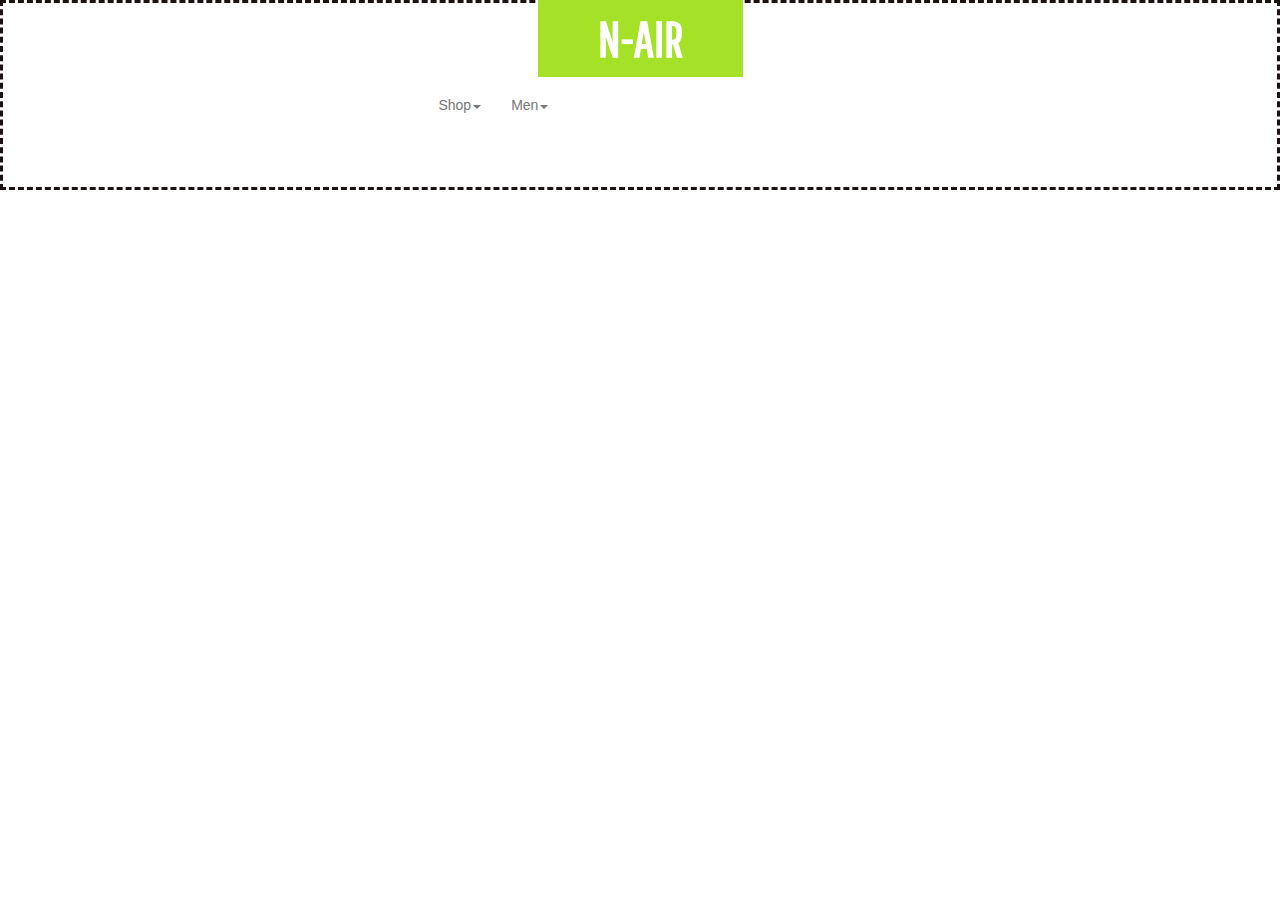
==== index.html @ e439f9d7 "Add nav-bar" ====
<!DOCTYPE html>
<html>
<head>

    <meta charset="utf-8">
    <meta http-equiv="X-UA-Compatible" content="IE=edge">
    <meta name="viewport" content="width=device-width, initial-scale=1.0">
    <title>Rails Online Shop</title>
  <!-- Insert link to styles.css here -->

  <!--fonts-->
  <link href='//fonts.googleapis.com/css?family=Fredoka+One' rel='stylesheet' type='text/css'>

  <!--fonts-->
  <!--bootstrap-->
       <link href="css/bootstrap.min.css" rel="stylesheet" type="text/css">
      <!--coustom css-->
      <link href="css/style.css" rel="stylesheet" type="text/css"/>
  <!--shop-kart-js-->
  <script src="js/simpleCart.min.js"></script>
  <!--default-js-->
      <script src="js/jquery-2.1.4.min.js"></script>
  <!--bootstrap-js-->
      <script src="js/bootstrap.min.js"></script>
  <!--script-->
</head>

<body>

    <!-- HEADER TOP END-->
  <div class="header">
      <div class="container">

          <div class="header-top">
              <div class="logo">
                  <a href="index.html">N-AIR</a>
              </div>
          </div>
      </div>
  </div>
    <!-- HEADER TOP END-->

    <!-- TOP NAV BAR START -->
    <div class="header-bottom">
        <div class="content white">

            <nav class="navbar navbar-default nav-menu" role="navigation">
                <div class="navbar-header">
                    <button type="button" class="navbar-toggle" data-toggle="collapse" data-target="#bs-example-navbar-collapse-1">
                        <span class="sr-only">Toggle navigation</span>
                        <span class="icon-bar"></span>
                        <span class="icon-bar"></span>
                        <span class="icon-bar"></span>
                    </button>
                </div>

                <div class="clearfix"></div>
                <!--/.navbar-header-->

                <div class="collapse navbar-collapse collapse-pdng" id="bs-example-navbar-collapse-1">

                    <!-- SHOP DROPDOWN START -->
                    <ul class="nav navbar-nav nav-font">
                        <li class="dropdown">
                            <a href="#" class="dropdown-toggle" data-toggle="dropdown">Shop<b class="caret"></b></a>
                            <ul class="dropdown-menu">
                                <li><a href="products.html">Shoes</a></li>
                                <li><a href="products.html">Tees</a></li>
                                <li><a href="products.html">Tops</a></li>
                                <li class="divider"></li>
                                <li><a href="products.html">Tracks</a></li>
                                <li class="divider"></li>
                                <li><a href="products.html">Gear</a></li>
                            </ul>
                        </li>
                        <!-- SHOP DROPDOWN END -->

                        <!-- MEN DROPDOWN START -->
                        <li class="dropdown">
                            <a href="#" class="dropdown-toggle" data-toggle="dropdown">Men<b class="caret"></b></a>
                            <ul class="dropdown-menu multi-column columns-3">
                                <div class="row">
                                    <div class="col-sm-4 menu-img-pad">
                                        <ul class="multi-column-dropdown">
                                            <li><a href="products.html">Joggers</a></li>
                                            <li><a href="products.html">Foot Ball</a></li>
                                            <li><a href="products.html">Cricket</a></li>
                                            <li class="divider"></li>
                                            <li><a href="products.html">Tennis</a></li>
                                            <li class="divider"></li>
                                            <li><a href="products.html">Casual</a></li>
                                        </ul>
                                    </div>

                                    <div class="col-sm-4 menu-img-pad">
                <a href="#"><img src="images/menu1.jpg" alt="/" class="img-rsponsive men-img-wid" /></a>
                                    </div>
                                    <div class="col-sm-4 menu-img-pad">
                <a href="#"><img src="images/menu2.jpg" alt="/" class="img-rsponsive men-img-wid" /></a>
                                    </div>
                                </div>
                            </ul>
                        </li>
                        <!-- MEN DROPDOWN END -->
                    </ul>
                </div>
            </nav>
        </div>

    </div>
    <!-- TOP NAV BAR END -->

  <main class="main" hidden>
    <!-- Insert forecast-card.html here -->
  </main>

  <div class="dialog-container">
    <!-- Insert add-new-city-dialog.html here -->
  </div>

  <div class="loader">
    <svg viewBox="0 0 32 32" width="32" height="32">
      <circle id="spinner" cx="16" cy="16" r="14" fill="none"></circle>
    </svg>
  </div>

  <!-- Insert link to app.js here -->
</body>
</html>
---- css/style.css ----
/*
Author: Abid Ramay
Author URL: http://Abid Ramays.com
License: Creative Commons Attribution 3.0 Unported
License URL: http://creativecommons.org/licenses/by/3.0/
*/


body {
	border-color: #1d1212;
    border-style: dashed;
}
h4, h5, h6,
h1, h2, h3 {margin: 0;}
ul, ol, li{margin: 0; padding: 0;}
p {margin: 0;padding: 0;}
body{
	margin:0;
	padding:0;
}
/*--fonts--*/
@font-face{
	font-family: 'Didact Gothic';
	src:url(../fonts/Didact_Gothic/DidactGothic.ttf) format('truetype');
}
@font-face{
	font-family: 'Pathway Gothic One';
	src:url(../fonts/Pathway_Gothic_One/PathwayGothicOne-Regular.ttf) format('truetype');
}

/*header-top START*/
.header-top{
    position: relative;
    padding: 0;
    text-align: center;
}
.login-bars{
    position: absolute;
    top: 0%;
    right: 0%;
}
.logo a,.logo a:hover {
    font-family: 'Pathway Gothic One';
    background-color: #A5E126;
    text-transform: uppercase;
    text-decoration: none;
    padding: 10px 60px;
    font-weight: bold;
    font-size: 50px;
    color: #fff;
}

.nav-menu{
    background: transparent;
    border-radius: 0;
    border: 0;
    margin-top: 6px;
}

.content h1 {
    font-weight: 400;
    text-transform: uppercase;
    margin: 0;
    color: #fff;
}
.content h2 {
    font-weight: 400;
    text-transform: uppercase;
    color: #333;
    margin: 0 0 20px;
}
.content p {
    font-size: 1em;
    font-weight: 300;
    line-height: 1.5em;
    margin: 0 0 20px;
}
.content p:last-child {
    margin: 0;
}
.content a.button {
    display: inline-block;
    padding: 10px 20px;
    background: #ff0;
    color: #000;
    text-decoration: none;
}
.content a.button:hover {
    background: #000;
    color: #ff0;
}
.content.title {
    position: relative;
    background: #333;
}
.content.title h1 span.demo {
    display: inline-block;
    font-size: .5em;
    padding: 10px;
    background: #fff;
    color: #333;
    vertical-align: top;
}
.content.title .back-to-article {
    position: absolute;
    bottom: -20px;
    left: 20px;
}
.content.title .back-to-article a {
    padding: 10px 20px;
    background: #f60;
    color: #fff;
    text-decoration: none;
}
.content.title .back-to-article a:hover {
    background: #f90;
}
.content.title .back-to-article a i {
    margin-left: 5px;
}
.content.black p {
    color: #999;
}
.content.black p a {
    color: #08c;
}

.dropdown-menu {
    min-width: 200px;
}
.dropdown-menu.columns-2 {
    min-width: 400px;
}
.dropdown-menu.columns-3 {
    min-width: 600px;
}
.dropdown-menu li a {
    padding: 5px 15px;
    font-weight: 300;
}
.multi-column-dropdown {
    list-style: none;
}
.multi-column-dropdown li a {
    display: block;
    clear: both;
    line-height: 1.428571429;
    color: #333;
    white-space: normal;
}
.multi-column-dropdown li a:hover {
    text-decoration: none;
    color: #262626;
    background-color: #f5f5f5;
}
.collapse-pdng {
    padding: 0px 0px;
    margin: 0 auto;
    width: 34%;
}
/*header-top END*/
/*

a.log-bar {
    background-color: #100B0B;
    color: #aaa;
    border-radius: 0;
    border: 0;
    padding: 4px 12px;
    font-family: 'Pathway Gothic One';
    font-weight: 400;
    font-size: 16px;
    text-transform: capitalize;
}
a.log-bar:hover,a.log-bar:focus{
    background: #909090;
    color: #fff;
    transition: 0.5s all;
}
*{
    margin: 0;
    padding: 0;
    font-family: 'Didact Gothic';
    font-weight: 400;
}*/
/*
.nav-menu{
    background: transparent;
    border-radius: 0;
    border: 0;
    margin-top: 6px;
}
.content h1 {
    font-weight: 400;
    text-transform: uppercase;
    margin: 0;
    color: #fff;
}
.content h2 {
    font-weight: 400;
    text-transform: uppercase;
    color: #333;
    margin: 0 0 20px;
}
.content p {
    font-size: 1em;
    font-weight: 300;
    line-height: 1.5em;
    margin: 0 0 20px;
}
.content p:last-child {
    margin: 0;
}
.content a.button {
    display: inline-block;
    padding: 10px 20px;
    background: #ff0;
    color: #000;
    text-decoration: none;
}
.content a.button:hover {
    background: #000;
    color: #ff0;
}
.content.title {
    position: relative;
    background: #333;
}
.content.title h1 span.demo {
    display: inline-block;
    font-size: .5em;
    padding: 10px;
    background: #fff;
    color: #333;
    vertical-align: top;
}
.content.title .back-to-article {
    position: absolute;
    bottom: -20px;
    left: 20px;
}
.content.title .back-to-article a {
    padding: 10px 20px;
    background: #f60;
    color: #fff;
    text-decoration: none;
}
.content.title .back-to-article a:hover {
    background: #f90;
}
.content.title .back-to-article a i {
    margin-left: 5px;
}
.content.black p {
    color: #999;
}
.content.black p a {
    color: #08c;
}
.dropdown-menu {
    min-width: 200px;
}
.dropdown-menu.columns-2 {
    min-width: 400px;
}
.dropdown-menu.columns-3 {
    min-width: 600px;
}
.dropdown-menu li a {
    padding: 5px 15px;
    font-weight: 300;
}
.multi-column-dropdown {
    list-style: none;
}
.multi-column-dropdown li a {
    display: block;
    clear: both;
    line-height: 1.428571429;
    color: #333;
    white-space: normal;
}
.multi-column-dropdown li a:hover {
    text-decoration: none;
    color: #262626;
    background-color: #f5f5f5;
}
.collapse-pdng {
    padding: 0px 0px;
    margin: 0 auto;
    width: 34%;
}
ul.nav-font>li>a{
    font-size: 17px;
    color: #100b0b !important;
    font-family: 'Didact Gothic';
    font-weight: 400;
}
ul.nav-font>li>a:hover{
    color: #aaa !important;
    transition: 0.5s all;
}
.navbar-default .navbar-nav>.open>a,.navbar-default .navbar-nav>.open>a:focus{
    color: #aaa !important;
    background-color: transparent ;
}
.men-img-wid {
    width: 100%;
}
.menu-img-pad {
    padding: 0;
    width: 30.33333%;
    margin: 0px 7px;
}
.menu-img-pad:nth-child(2) {
    margin: 0px;
    padding: 20px 0px;
}
.menu-img-pad:nth-child(3) {
    padding: 20px 0px;
}
.dropdown-menu {
    padding: 10px !important;
}
.airmax-shoe {
    margin: 50px 0px 0px;
}
a.left.carousel-control,a.right.carousel-control {
    background: none;
    width: 0;
}
.car-re-posn {
    bottom: 35%;
    padding: 0%;
    margin: 0%;
    z-index: 99;
    left: 55%;
    right: 0%;
}
.car-re-posn h3{
    font-weight: 400;
    font-size: 75px;
    text-transform: capitalize;
    color: #100b0b;
    font-family: 'Fredoka One', cursive;
    text-shadow: none;
}
.car-re-posn h4{
    font-family: 'Pathway Gothic One' !important;
    font-weight: 400;
    font-size: 45px;
    color: #b8b8b8;
    text-transform: capitalize;
    margin: 15px 0px;
    text-shadow: none;
}
.car-icn {
    color: #B5B2B2;
}
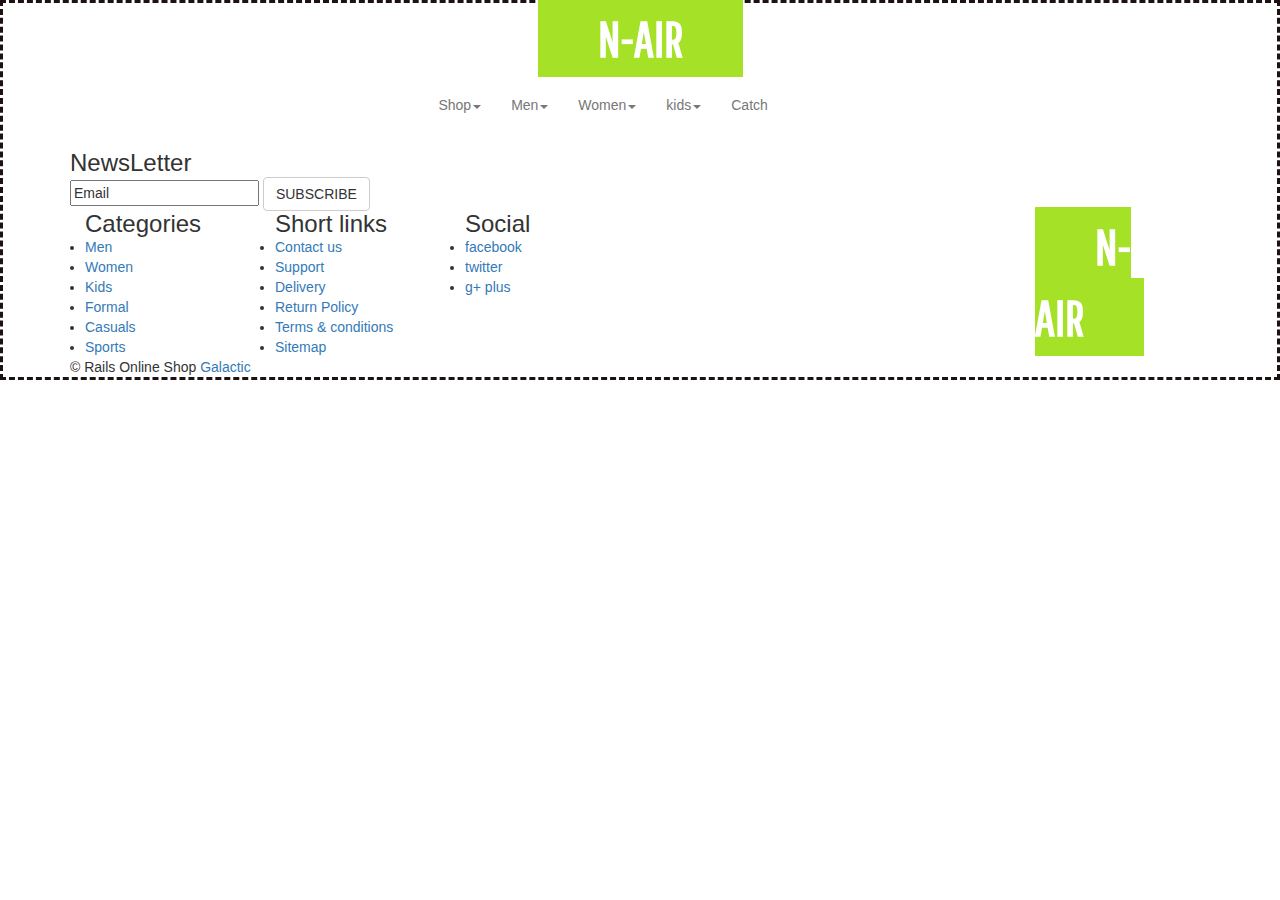
==== commit 013fd064: "Add newsletter and footer html element" ====
--- a/index.html
+++ b/index.html
@@ -102,27 +102,118 @@
                             </ul>
                         </li>
                         <!-- MEN DROPDOWN END -->
+
+                        <!-- WOMEN DROPDOWN START-->
+                        <li class="dropdown">
+                            <a href="#" class="dropdown-toggle" data-toggle="dropdown">Women<b class="caret"></b></a>
+                            <ul class="dropdown-menu multi-column columns-2">
+                                <div class="row">
+                                    <div class="col-sm-6">
+                                        <ul class="multi-column-dropdown">
+                                            <li><a href="products.html">Tops</a></li>
+                                            <li><a href="products.html">Bottoms</a></li>
+                                            <li><a href="products.html">Yoga Pants</a></li>
+                                            <li class="divider"></li>
+                                            <li><a href="products.html">Sports</a></li>
+                                            <li class="divider"></li>
+                                            <li><a href="products.html">Gym</a></li>
+                                        </ul>
+                                    </div>
+                                    <div class="col-sm-6">
+                <a href="#"><img src="images/menu3.jpg" alt="/" class="img-rsponsive men-img-wid" /></a>
+                                    </div>
+                                </div>
+                            </ul>
+                        </li>
+                        <!-- WOMEN DROPDOWN END -->
+                        <!-- KIDS DROPDOWN START -->
+                        <li class="dropdown">
+                            <a href="#" class="dropdown-toggle" data-toggle="dropdown">kids<b class="caret"></b></a>
+                            <ul class="dropdown-menu">
+                                <li><a href="products.html">Tees</a></li>
+                                <li><a href="products.html">Shorts</a></li>
+                                <li><a href="products.html">Gear</a></li>
+                                <li class="divider"></li>
+                                <li><a href="products.html">Watches</a></li>
+                                <li class="divider"></li>
+                                <li><a href="products.html">Shoes</a></li>
+                            </ul>
+                        </li>
+                        <!-- KIDS DROPDOWN END -->
+                        <li><a href="contact.html">Catch</a></li>
+                        <div class="clearfix"></div>
                     </ul>
+                    <div class="clearfix"></div>
                 </div>
+                <div class="clearfix"></div>
             </nav>
         </div>
 
     </div>
     <!-- TOP NAV BAR END -->
 
-  <main class="main" hidden>
-    <!-- Insert forecast-card.html here -->
-  </main>
-
-  <div class="dialog-container">
-    <!-- Insert add-new-city-dialog.html here -->
-  </div>
-
-  <div class="loader">
-    <svg viewBox="0 0 32 32" width="32" height="32">
-      <circle id="spinner" cx="16" cy="16" r="14" fill="none"></circle>
-    </svg>
-  </div>
+    <!-- NEWSLETTER START -->
+    <div class="sub-news">
+        <div class="container">
+            <form>
+                <h3>NewsLetter</h3>
+            <input type="text" class="sub-email" value="Email" onfocus="this.value = '';" onblur="if (this.value == '') {this.value = 'Email';}">
+            <a class="btn btn-default subs-btn" href="#" role="button">SUBSCRIBE</a>
+            </form>
+        </div>
+    </div>
+    <!-- NEWSLETTER END -->
+
+    <!-- FOOTER START -->
+    <div class="footer-grid">
+        <div class="container">
+            <div class="col-md-2 re-ft-grd">
+                <h3>Categories</h3>
+                <ul class="categories">
+                    <li><a href="#">Men</a></li>
+                    <li><a href="#">Women</a></li>
+                    <li><a href="#">Kids</a></li>
+                    <li><a href="#">Formal</a></li>
+                    <li><a href="#">Casuals</a></li>
+                    <li><a href="#">Sports</a></li>
+                </ul>
+            </div>
+            <div class="col-md-2 re-ft-grd">
+                <h3>Short links</h3>
+                <ul class="shot-links">
+                    <li><a href="#">Contact us</a></li>
+                    <li><a href="#">Support</a></li>
+                    <li><a href="#">Delivery</a></li>
+                    <li><a href="#">Return Policy</a></li>
+                    <li><a href="#">Terms & conditions</a></li>
+                    <li><a href="contact.html">Sitemap</a></li>
+                </ul>
+            </div>
+            <div class="col-md-6 re-ft-grd">
+                <h3>Social</h3>
+                <ul class="social">
+                    <li><a href="#" class="fb">facebook</a></li>
+                    <li><a href="#" class="twt">twitter</a></li>
+                    <li><a href="#" class="gpls">g+ plus</a></li>
+                    <div class="clearfix"></div>
+                </ul>
+            </div>
+            <div class="col-md-2 re-ft-grd">
+                <div class="bt-logo">
+                    <div class="logo">
+                        <a href="index.html" class="ft-log">N-AIR</a>
+                    </div>
+                </div>
+            </div>
+    <div class="clearfix"></div>
+        </div>
+        <div class="copy-rt">
+            <div class="container">
+        <p>&copy;   Rails Online Shop <a href="Abid Ramay">Galactic</a></p>
+            </div>
+        </div>
+    </div>
+    <!-- FOOTER END -->
 
   <!-- Insert link to app.js here -->
 </body>
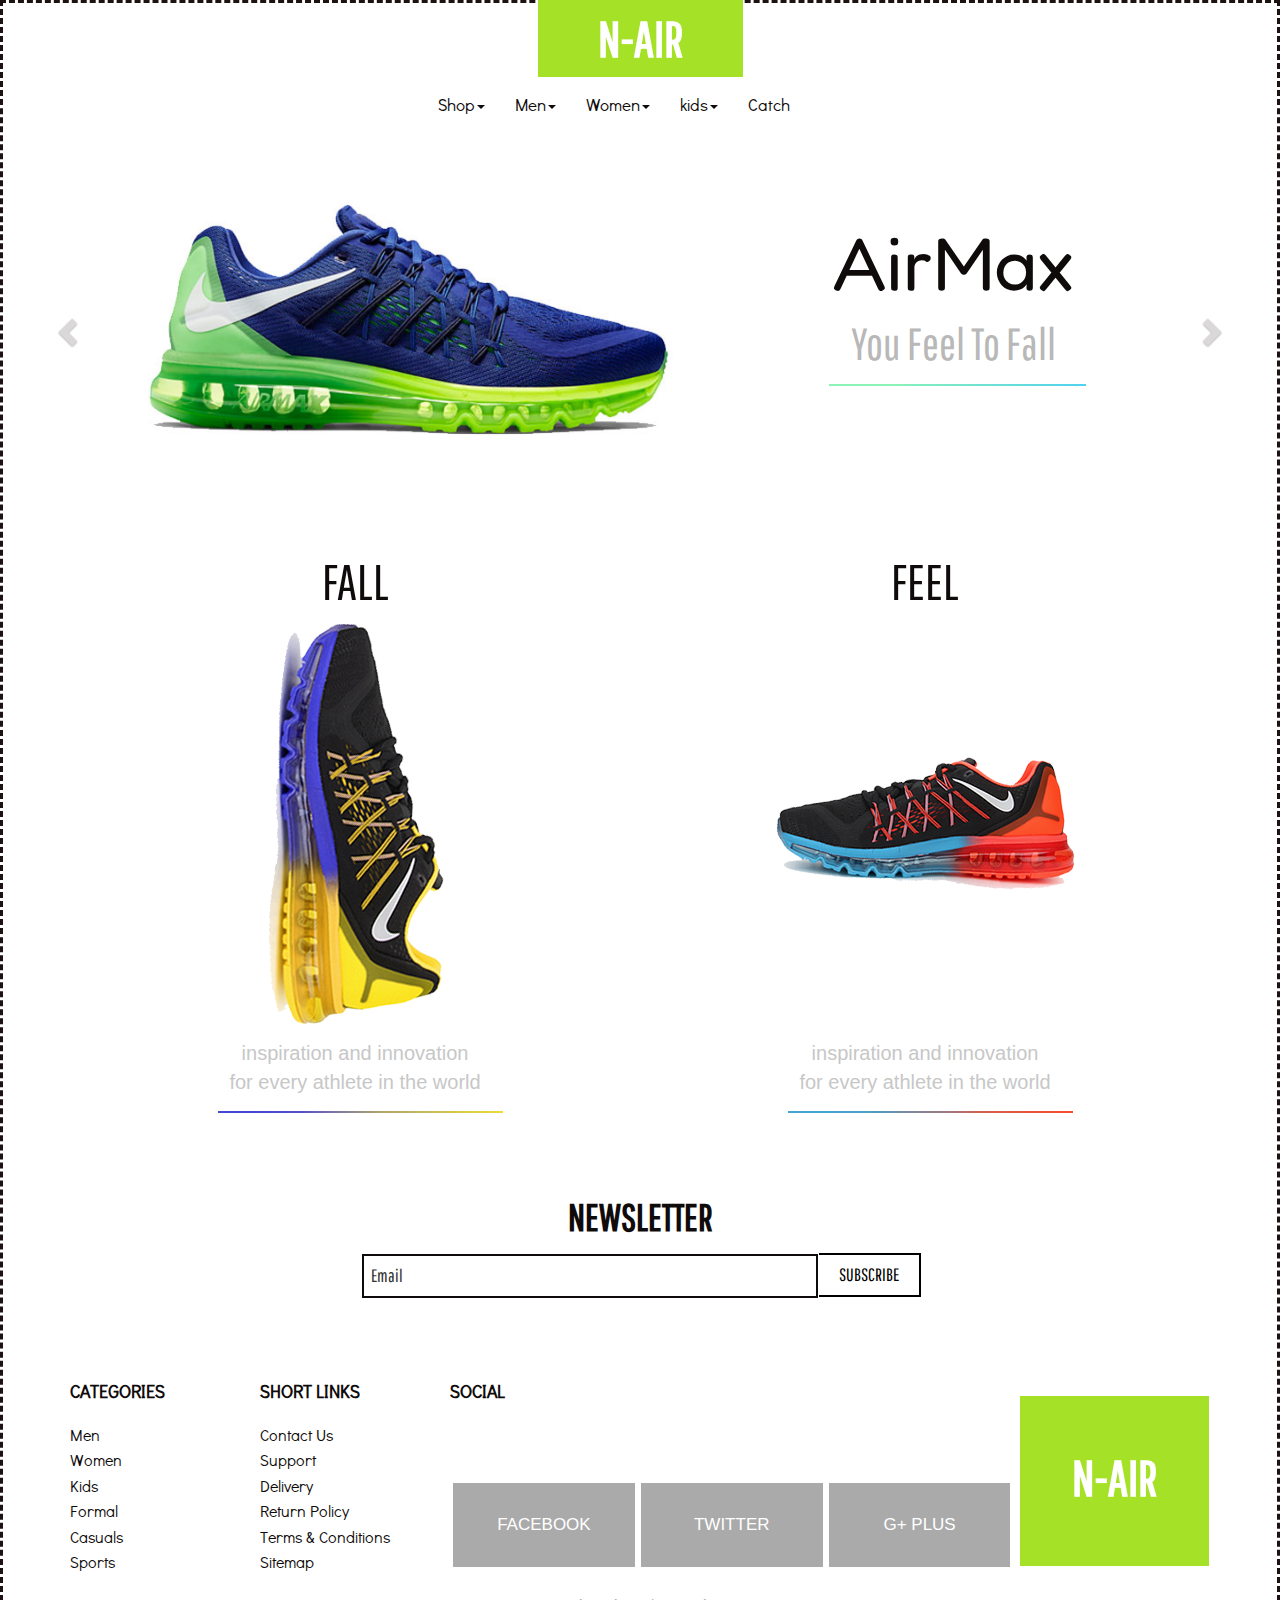
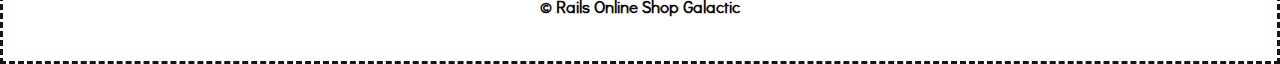
==== commit b829c85a: "Add html for main content" ====
--- a/index.html
+++ b/index.html
@@ -152,6 +152,87 @@
     </div>
     <!-- TOP NAV BAR END -->
 
+    <!-- JUMBOTRON CAROUSEL START -->
+    <div class="header-end">
+        <div class="container">
+            <div id="myCarousel" class="carousel slide" data-ride="carousel">
+                <!-- Indicators -->
+                <ol class="carousel-indicators">
+                  <li data-target="#myCarousel" data-slide-to="0" class="active"></li>
+                  <li data-target="#myCarousel" data-slide-to="1"></li>
+                  <li data-target="#myCarousel" data-slide-to="2"></li>
+                </ol>
+
+                <!-- Wrapper for slides start-->
+                <div class="carousel-inner" role="listbox">
+                  <div class="item active">
+                      <img src="./images/shoe3.jpg" alt="...">
+                      <div class="carousel-caption car-re-posn">
+                          <h3>AirMax</h3>
+                          <h4>You feel to fall</h4>
+                          <span class="color-bar"></span>
+                      </div>
+                  </div>
+                  <div class="item">
+                    <img src="./images/shoe1.jpg" alt="...">
+                      <div class="carousel-caption car-re-posn">
+                          <h3>AirMax</h3>
+                          <h4>You feel to fall</h4>
+                          <span class="color-bar"></span>
+                      </div>
+                  </div>
+                  <div class="item">
+                    <img src="./images/shoe2.jpg" alt="...">
+                      <div class="carousel-caption car-re-posn">
+                          <h3>AirMax</h3>
+                          <h4>You feel to fall</h4>
+                          <span class="color-bar"></span>
+                      </div>
+                  </div>
+                </div>
+                <!-- Wrapper for slides end-->
+
+                <!-- Carousel Controls Start -->
+                <a class="left carousel-control" href="#myCarousel" role="button" data-slide="prev">
+                  <span class="glyphicon glyphicon-chevron-left car-icn" aria-hidden="true"></span>
+                  <span class="sr-only">Previous</span>
+                </a>
+                <a class="right carousel-control" href="#myCarousel" role="button" data-slide="next">
+                  <span class="glyphicon glyphicon-chevron-right car-icn" aria-hidden="true"></span>
+                  <span class="sr-only">Next</span>
+                </a>
+                <!-- Carousel Controls End -->
+            </div>
+            <div class="clearfix"></div>
+        </div>
+    </div>
+    <!-- JUMBOTRON CAROUSEL END -->
+
+    <!-- MAIN CONTENT START -->
+    <div class="feel-fall">
+        <div class="container">
+            <div class="pull-left fal-box">
+                <div class="fall-left">
+                    <h3>Fall</h3>
+                    <img src="images/f-l.png" alt="/" class="img-responsive fl-img-wid">
+                    <p>Inspiration and innovation<br> for every athlete in the world</p>
+                    <span class="fel-fal-bar"></span>
+                </div>
+            </div>
+
+            <div class="pull-right fel-box">
+                <div class="feel-right">
+                    <h3>Feel</h3>
+                    <img src="images/f-r.png" alt="/" class="img-responsive fl-img-wid">
+                    <p>Inspiration and innovation<br> for every athlete in the world</p>
+                    <span class="fel-fal-bar2"></span>
+                </div>
+            </div>
+        <div class="clearfix"></div>
+        </div>
+    </div>
+    <!-- MAIN CONTENT END -->
+
     <!-- NEWSLETTER START -->
     <div class="sub-news">
         <div class="container">
--- a/css/style.css
+++ b/css/style.css
@@ -158,6 +158,300 @@
     margin: 0 auto;
     width: 34%;
 }
+ul.nav-font>li>a{
+    font-size: 17px;
+    color: #100b0b !important;
+    font-family: 'Didact Gothic';
+    font-weight: 400;
+}
+ul.nav-font>li>a:hover{
+    color: #aaa !important;
+    transition: 0.5s all;
+}
+.navbar-default .navbar-nav>.open>a,.navbar-default .navbar-nav>.open>a:focus{
+    color: #aaa !important;
+    background-color: transparent ;
+}
+.men-img-wid {
+    width: 100%;
+}
+.menu-img-pad {
+    padding: 0;
+    width: 30.33333%;
+    margin: 0px 7px;
+}
+.menu-img-pad:nth-child(2) {
+    margin: 0px;
+    padding: 20px 0px;
+}
+.menu-img-pad:nth-child(3) {
+    padding: 20px 0px;
+}
+.dropdown-menu {
+    padding: 10px !important;
+}
+.airmax-shoe {
+    margin: 50px 0px 0px;
+}
+
+
+/*JUMBOTRON CAROUSEL START*/
+a.left.carousel-control,a.right.carousel-control {
+    background: none;
+    width: 0;
+}
+.car-re-posn {
+    bottom: 35%;
+    padding: 0%;
+    margin: 0%;
+    z-index: 99;
+    left: 55%;
+    right: 0%;
+}
+.car-re-posn h3{
+    font-weight: 400;
+    font-size: 75px;
+    text-transform: capitalize;
+    color: #100b0b;
+    font-family: 'Fredoka One', cursive;
+    text-shadow: none;
+}
+.car-re-posn h4{
+    font-family: 'Pathway Gothic One' !important;
+    font-weight: 400;
+    font-size: 45px;
+    color: #b8b8b8;
+    text-transform: capitalize;
+    margin: 15px 0px;
+    text-shadow: none;
+}
+.car-icn {
+    color: #B5B2B2;
+}
+span.color-bar{
+    background: #8cf2b5; Old browsers
+    background: -moz-linear-gradient(left,  #8cf2b5 0%, #8cf2b5 26%, #80ecc0 35%, #80ecc0 35%, #69dfd8 68%, #50d2f0 99%); /* FF3.6+
+    background: -webkit-gradient(linear, left top, right top, color-stop(0%,#8cf2b5), color-stop(26%,#8cf2b5), color-stop(35%,#80ecc0), color-stop(35%,#80ecc0), color-stop(68%,#69dfd8), color-stop(99%,#50d2f0)); /* Chrome,Safari4+ */
+    background: -webkit-linear-gradient(left,  #8cf2b5 0%,#8cf2b5 26%,#80ecc0 35%,#80ecc0 35%,#69dfd8 68%,#50d2f0 99%); /* Chrome10+,Safari5.1+ */
+    background: -o-linear-gradient(left,  #8cf2b5 0%,#8cf2b5 26%,#80ecc0 35%,#80ecc0 35%,#69dfd8 68%,#50d2f0 99%); /* Opera 11.10+ */
+    background: -ms-linear-gradient(left,  #8cf2b5 0%,#8cf2b5 26%,#80ecc0 35%,#80ecc0 35%,#69dfd8 68%,#50d2f0 99%); /* IE10+ */
+    background: linear-gradient(to right,  #8cf2b5 0%,#8cf2b5 26%,#80ecc0 35%,#80ecc0 35%,#69dfd8 68%,#50d2f0 99%); /* W3C */
+    filter: progid:DXImageTransform.Microsoft.gradient( startColorstr='#8cf2b5', endColorstr='#50d2f0',GradientType=1 ); /* IE6-9 */
+    display: block;
+    width: 50%;
+    height: 2px;
+    z-index: 999;
+    margin-left: 132px;
+}
+/*JUMBOTRON CAROUSEL END*/
+
+/*MAIN CONTENT START*/
+.feel-fall {
+    padding: 3em 0;
+}
+.fall-left h3,.feel-right h3{
+    font-size: 50px;
+    font-family: 'Pathway Gothic One';
+    color: #100b0b;
+    text-transform: uppercase;
+    margin-bottom: 15px;
+}
+.fall-left p, .feel-right p {
+    margin: 15px 0px;
+    font-size: 20px;
+    color: #C7C7C7;
+    text-transform: lowercase;
+}
+.fl-img-wid {
+    margin: 0 auto;
+}
+
+span.fel-fal-bar{
+    background: #4745d3; /* Old browsers */
+    background: -moz-linear-gradient(left,  #4745d3 1%, #4745d3 12%, #5451c7 29%, #5451c7 29%, #b0a56e 57%, #c1b45e 68%, #ecdc34 100%); /* FF3.6+ */
+    background: -webkit-gradient(linear, left top, right top, color-stop(1%,#4745d3), color-stop(12%,#4745d3), color-stop(29%,#5451c7), color-stop(29%,#5451c7), color-stop(57%,#b0a56e), color-stop(68%,#c1b45e), color-stop(100%,#ecdc34)); /* Chrome,Safari4+ */
+    background: -webkit-linear-gradient(left,  #4745d3 1%,#4745d3 12%,#5451c7 29%,#5451c7 29%,#b0a56e 57%,#c1b45e 68%,#ecdc34 100%); /* Chrome10+,Safari5.1+ */
+    background: -o-linear-gradient(left,  #4745d3 1%,#4745d3 12%,#5451c7 29%,#5451c7 29%,#b0a56e 57%,#c1b45e 68%,#ecdc34 100%); /* Opera 11.10+ */
+    background: -ms-linear-gradient(left,  #4745d3 1%,#4745d3 12%,#5451c7 29%,#5451c7 29%,#b0a56e 57%,#c1b45e 68%,#ecdc34 100%); /* IE10+ */
+    background: linear-gradient(to right,  #4745d3 1%,#4745d3 12%,#5451c7 29%,#5451c7 29%,#b0a56e 57%,#c1b45e 68%,#ecdc34 100%); /* W3C */
+    filter: progid:DXImageTransform.Microsoft.gradient( startColorstr='#4745d3', endColorstr='#ecdc34',GradientType=1 ); /* IE6-9 */
+    display: block;
+    width: 50%;
+    height: 2px;
+    margin-left: 148px;
+}
+
+
+span.fel-fal-bar2{
+    background: #41a4d1; /* Old browsers */
+    background: -moz-linear-gradient(left,  #41a4d1 1%, #41a4d1 12%, #4d9ec6 29%, #7f8799 44%, #9f787c 57%, #d25f4e 68%, #fb4c29 100%); /* FF3.6+ */
+    background: -webkit-gradient(linear, left top, right top, color-stop(1%,#41a4d1), color-stop(12%,#41a4d1), color-stop(29%,#4d9ec6), color-stop(44%,#7f8799), color-stop(57%,#9f787c), color-stop(68%,#d25f4e), color-stop(100%,#fb4c29)); /* Chrome,Safari4+ */
+    background: -webkit-linear-gradient(left,  #41a4d1 1%,#41a4d1 12%,#4d9ec6 29%,#7f8799 44%,#9f787c 57%,#d25f4e 68%,#fb4c29 100%); /* Chrome10+,Safari5.1+ */
+    background: -o-linear-gradient(left,  #41a4d1 1%,#41a4d1 12%,#4d9ec6 29%,#7f8799 44%,#9f787c 57%,#d25f4e 68%,#fb4c29 100%); /* Opera 11.10+ */
+    background: -ms-linear-gradient(left,  #41a4d1 1%,#41a4d1 12%,#4d9ec6 29%,#7f8799 44%,#9f787c 57%,#d25f4e 68%,#fb4c29 100%); /* IE10+ */
+    background: linear-gradient(to right,  #41a4d1 1%,#41a4d1 12%,#4d9ec6 29%,#7f8799 44%,#9f787c 57%,#d25f4e 68%,#fb4c29 100%); /* W3C */
+    filter: progid:DXImageTransform.Microsoft.gradient( startColorstr='#41a4d1', endColorstr='#fb4c29',GradientType=1 ); /* IE6-9 */
+    display: block;
+    width: 50%;
+    height: 2px;
+    margin-left: 148px;
+}
+
+.fal-box,.fel-box {
+    width: 50%;
+}
+.fall-left,.feel-right {
+    text-align: center;
+}
+.styl-hdn {
+    width: 50%;
+}
+.styl-price {
+    width: 50%;
+}
+/*MAIN CONTENT END*/
+
+/*NEWSLETTER START*/
+.sub-news{
+    padding: 3em 0;
+    text-align: center;
+}
+.sub-news h3 {
+    margin-bottom: 15px;
+    font-family: 'Pathway Gothic One';
+    text-transform: uppercase;
+    font-weight: bold;
+    font-size: 38px;
+    color: #100b0b;
+}
+li.ad-2-crt a:nth-child(2) {
+    margin-top: 20px;
+}
+input.sub-email {
+    font-family: 'Pathway Gothic One';
+    padding: 7px;
+    width: 40%;
+    border: 2px solid #100b0b;
+    outline: none;
+    font-size: 18px;
+}
+a.subs-btn {
+    font-family: 'Pathway Gothic One';
+    border: none;
+    border-right: 2px solid #000;
+    border-bottom: 2px solid #000;
+    border-top: 2px solid #000;
+    background-color: #FFF;
+    border-radius: 0;
+    padding: 7px;
+    font-size: 18px;
+    width: 9%;
+    margin: -6px -3px 0px;
+    color: #000;
+    outline: none;
+}
+a.subs-btn:hover{
+    background: #A5E126;
+    transition: 0.5s all;
+    border: none;
+    border-right: 2px solid #A5E126;
+    border-bottom: 2px solid #A5E126;
+    border-top: 2px solid #A5E126;
+    color: #fff;
+}
+/*NEWSLETTER END*/
+
+/*FOOTER START*/
+.footer-grid ul{
+    list-style-type: none;
+}
+.footer-grid {
+    padding: 3em 0;
+}
+
+.re-ft-grd h3{
+    font-family: 'Didact Gothic';
+    font-weight: 700;
+    text-transform: uppercase;
+    font-size: 18px;
+    color: #100b0b;
+    margin-bottom: 20px;
+    text-shadow: none;
+}
+
+ul.categories li a,ul.shot-links li a{
+    font-family: 'Didact Gothic';
+    color: #100b0b;
+    font-size: 16px;
+    font-weight: 400;
+    text-transform: capitalize;
+    line-height: 1.6em;
+}
+
+ul.categories li a:hover,ul.shot-links li a:hover{
+    text-decoration: none;
+    color: #aaa;
+    transition: 0.5s all;
+}
+ul.social li{
+    display: inline;
+}
+.re-ft-grd{
+    padding: 0;
+}
+ul.social li a {
+    padding: 30px 0px;
+    width: 31.9%;
+    float: left;
+    background-color: #AAA;
+    color: #fff;
+    text-align: center;
+    margin: 61px 3px 0px;
+    font-size: 17px;
+    text-transform: uppercase;
+    font-weight: 400;
+}
+ul.social li a:hover{
+    text-decoration: none;
+    transition: 0.5s all;
+}
+ul.social li a.fb:hover {
+    background-color:#3b5998;
+}
+ul.social li a.twt:hover {
+    background-color: #55acee;
+}
+ul.social li a.gpls:hover {
+    background-color: #dd4b39;
+}
+.bt-logo {
+    padding-top: 60px;
+}
+a.ft-log, a.ft-log:hover {
+    padding: 52px 52PX 60PX;
+}
+.copy-rt {
+    text-align: center;
+    margin-top: 20px;
+}
+.copy-rt p {
+    font-family: 'Didact Gothic';
+    color: #100b0b;
+    font-weight: 700;
+    font-size: 17px;
+}
+.copy-rt p a{
+    text-decoration: none;
+    color: #100b0b;
+}
+.copy-rt p a:hover{
+    text-decoration: none;
+    color: #fa5400;
+}
+/*FOOTER END*/
+
+
+
 /*header-top END*/
 /*
 
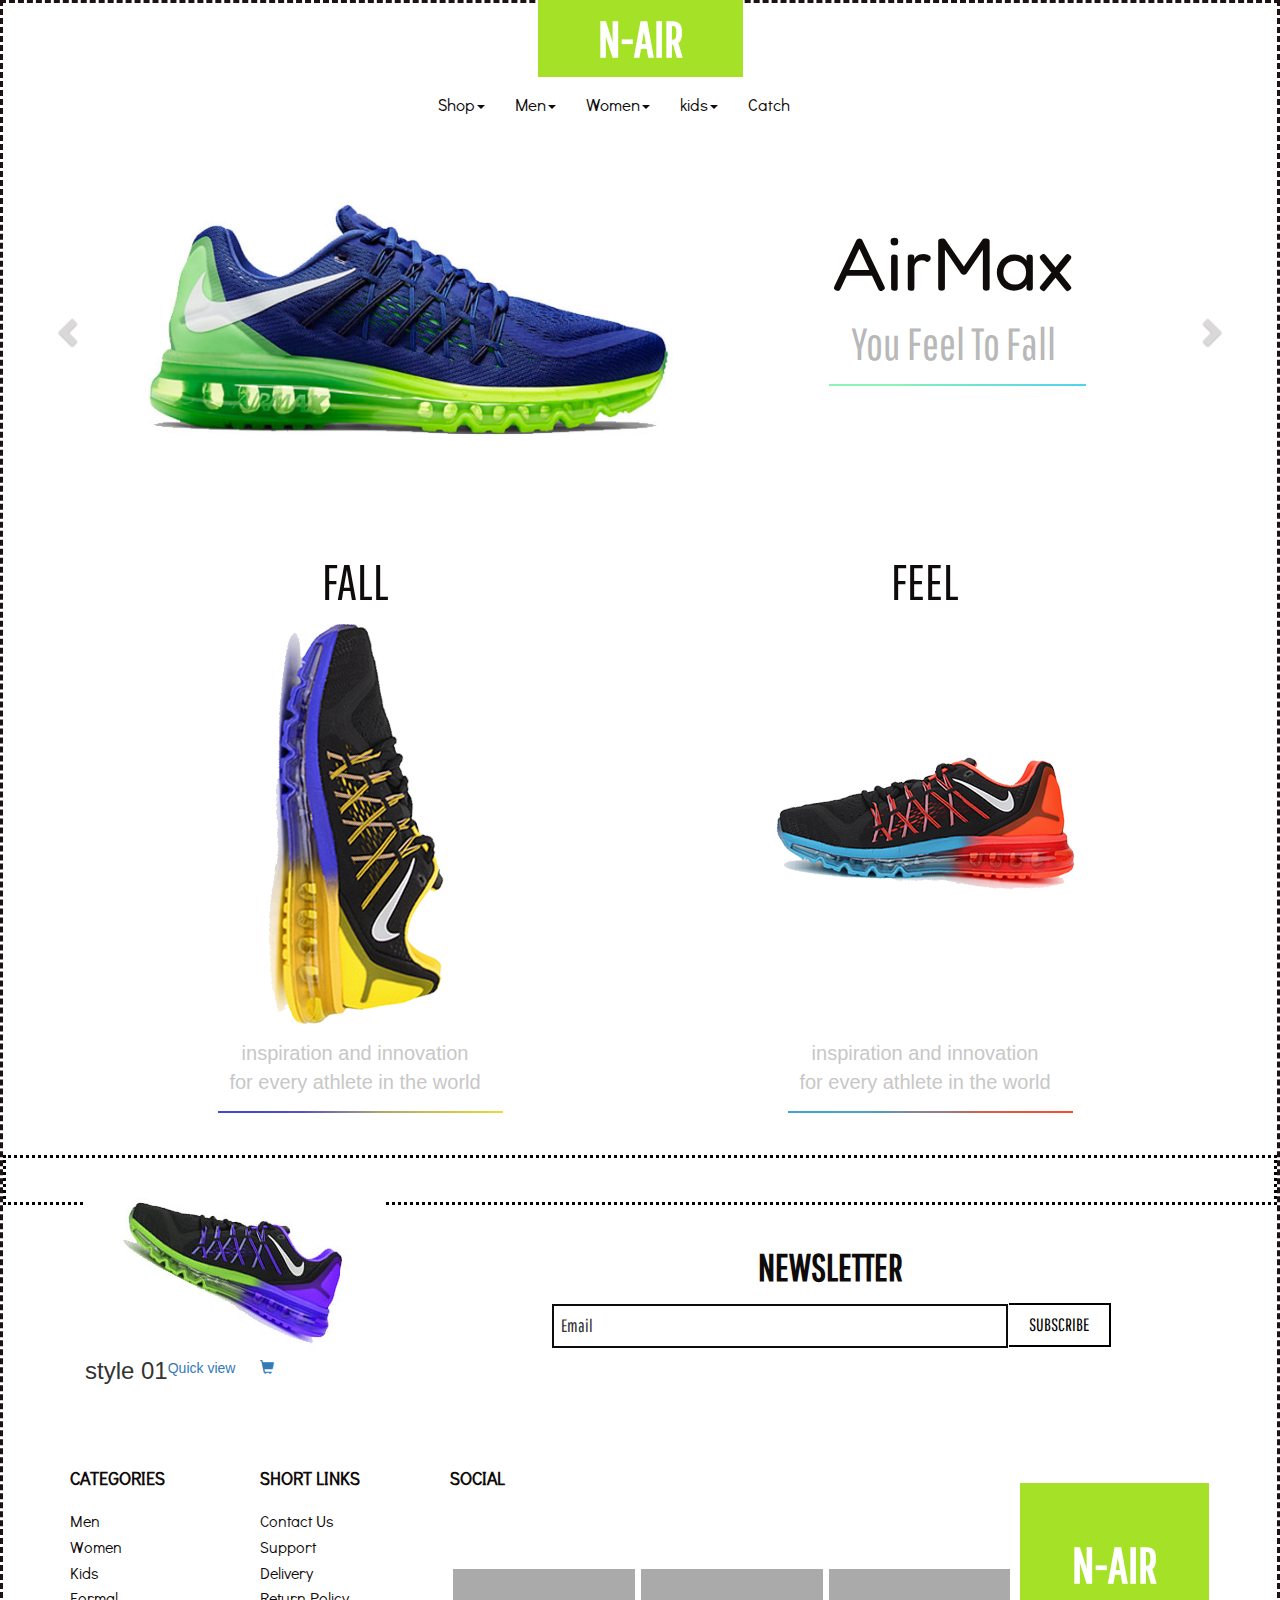
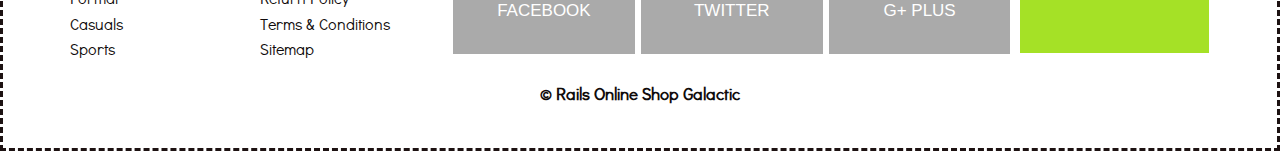
==== commit 1b16f83d: "Add html for product-item grid structure" ====
--- a/index.html
+++ b/index.html
@@ -233,6 +233,43 @@
     </div>
     <!-- MAIN CONTENT END -->
 
+    <!-- PRODUCT ITEMS START -->
+    <div class="shop-grid">
+        <div class="container">
+            <div class="col-md-4 grid-stn simpleCart_shelfItem">
+                <!-- NORMAL FLOW START -->
+                <div class="ih-item square effect3 bottom_to_top">
+                    <div class="bottom-2-top">
+                        <div class="img">
+                            <img src="images/grid4.jpg" alt="/" class="img-responsive" "gri-wid">
+                        </div>
+
+                        <div class="info">
+                            <div class="pull-left style-hdn">
+                                <h3>style 01</h3>
+                            </div>
+
+                            <div class="pull-right styl-price">
+                                <p>
+                                    <a href="#" class="item_add">
+                                        <span class="glyphicon glyphicon-shopping-cart grid-cart" aria-hidden="true">
+                                        </span>
+                                    </a>
+                                </p>
+                            </div>
+                        </div>
+                    </div>
+                </div>
+                <!-- NORMAL FLOW END -->
+                <div class="quick-view">
+                    <a href="single.html">Quick view</a>
+                </div>
+            </div>
+        </div>
+
+    </div>
+    <!-- PRODUCT ITEMS END-->
+
     <!-- NEWSLETTER START -->
     <div class="sub-news">
         <div class="container">
--- a/css/style.css
+++ b/css/style.css
@@ -303,13 +303,22 @@
 .fall-left,.feel-right {
     text-align: center;
 }
+/*MAIN CONTENT END*/
+
+/*PRODUCT ITEM START*/
+.shop-grid{
+	border-color: black;
+	border-style: dotted;
+	height: 50px;
+}
+/*PRODUCT ITEM END*/
+
 .styl-hdn {
-    width: 50%;
+	width: 50%;
 }
 .styl-price {
-    width: 50%;
-}
-/*MAIN CONTENT END*/
+	width: 50%;
+}
 
 /*NEWSLETTER START*/
 .sub-news{
@@ -449,205 +458,3 @@
     color: #fa5400;
 }
 /*FOOTER END*/
-
-
-
-/*header-top END*/
-/*
-
-a.log-bar {
-    background-color: #100B0B;
-    color: #aaa;
-    border-radius: 0;
-    border: 0;
-    padding: 4px 12px;
-    font-family: 'Pathway Gothic One';
-    font-weight: 400;
-    font-size: 16px;
-    text-transform: capitalize;
-}
-a.log-bar:hover,a.log-bar:focus{
-    background: #909090;
-    color: #fff;
-    transition: 0.5s all;
-}
-*{
-    margin: 0;
-    padding: 0;
-    font-family: 'Didact Gothic';
-    font-weight: 400;
-}*/
-/*
-.nav-menu{
-    background: transparent;
-    border-radius: 0;
-    border: 0;
-    margin-top: 6px;
-}
-.content h1 {
-    font-weight: 400;
-    text-transform: uppercase;
-    margin: 0;
-    color: #fff;
-}
-.content h2 {
-    font-weight: 400;
-    text-transform: uppercase;
-    color: #333;
-    margin: 0 0 20px;
-}
-.content p {
-    font-size: 1em;
-    font-weight: 300;
-    line-height: 1.5em;
-    margin: 0 0 20px;
-}
-.content p:last-child {
-    margin: 0;
-}
-.content a.button {
-    display: inline-block;
-    padding: 10px 20px;
-    background: #ff0;
-    color: #000;
-    text-decoration: none;
-}
-.content a.button:hover {
-    background: #000;
-    color: #ff0;
-}
-.content.title {
-    position: relative;
-    background: #333;
-}
-.content.title h1 span.demo {
-    display: inline-block;
-    font-size: .5em;
-    padding: 10px;
-    background: #fff;
-    color: #333;
-    vertical-align: top;
-}
-.content.title .back-to-article {
-    position: absolute;
-    bottom: -20px;
-    left: 20px;
-}
-.content.title .back-to-article a {
-    padding: 10px 20px;
-    background: #f60;
-    color: #fff;
-    text-decoration: none;
-}
-.content.title .back-to-article a:hover {
-    background: #f90;
-}
-.content.title .back-to-article a i {
-    margin-left: 5px;
-}
-.content.black p {
-    color: #999;
-}
-.content.black p a {
-    color: #08c;
-}
-.dropdown-menu {
-    min-width: 200px;
-}
-.dropdown-menu.columns-2 {
-    min-width: 400px;
-}
-.dropdown-menu.columns-3 {
-    min-width: 600px;
-}
-.dropdown-menu li a {
-    padding: 5px 15px;
-    font-weight: 300;
-}
-.multi-column-dropdown {
-    list-style: none;
-}
-.multi-column-dropdown li a {
-    display: block;
-    clear: both;
-    line-height: 1.428571429;
-    color: #333;
-    white-space: normal;
-}
-.multi-column-dropdown li a:hover {
-    text-decoration: none;
-    color: #262626;
-    background-color: #f5f5f5;
-}
-.collapse-pdng {
-    padding: 0px 0px;
-    margin: 0 auto;
-    width: 34%;
-}
-ul.nav-font>li>a{
-    font-size: 17px;
-    color: #100b0b !important;
-    font-family: 'Didact Gothic';
-    font-weight: 400;
-}
-ul.nav-font>li>a:hover{
-    color: #aaa !important;
-    transition: 0.5s all;
-}
-.navbar-default .navbar-nav>.open>a,.navbar-default .navbar-nav>.open>a:focus{
-    color: #aaa !important;
-    background-color: transparent ;
-}
-.men-img-wid {
-    width: 100%;
-}
-.menu-img-pad {
-    padding: 0;
-    width: 30.33333%;
-    margin: 0px 7px;
-}
-.menu-img-pad:nth-child(2) {
-    margin: 0px;
-    padding: 20px 0px;
-}
-.menu-img-pad:nth-child(3) {
-    padding: 20px 0px;
-}
-.dropdown-menu {
-    padding: 10px !important;
-}
-.airmax-shoe {
-    margin: 50px 0px 0px;
-}
-a.left.carousel-control,a.right.carousel-control {
-    background: none;
-    width: 0;
-}
-.car-re-posn {
-    bottom: 35%;
-    padding: 0%;
-    margin: 0%;
-    z-index: 99;
-    left: 55%;
-    right: 0%;
-}
-.car-re-posn h3{
-    font-weight: 400;
-    font-size: 75px;
-    text-transform: capitalize;
-    color: #100b0b;
-    font-family: 'Fredoka One', cursive;
-    text-shadow: none;
-}
-.car-re-posn h4{
-    font-family: 'Pathway Gothic One' !important;
-    font-weight: 400;
-    font-size: 45px;
-    color: #b8b8b8;
-    text-transform: capitalize;
-    margin: 15px 0px;
-    text-shadow: none;
-}
-.car-icn {
-    color: #B5B2B2;
-}
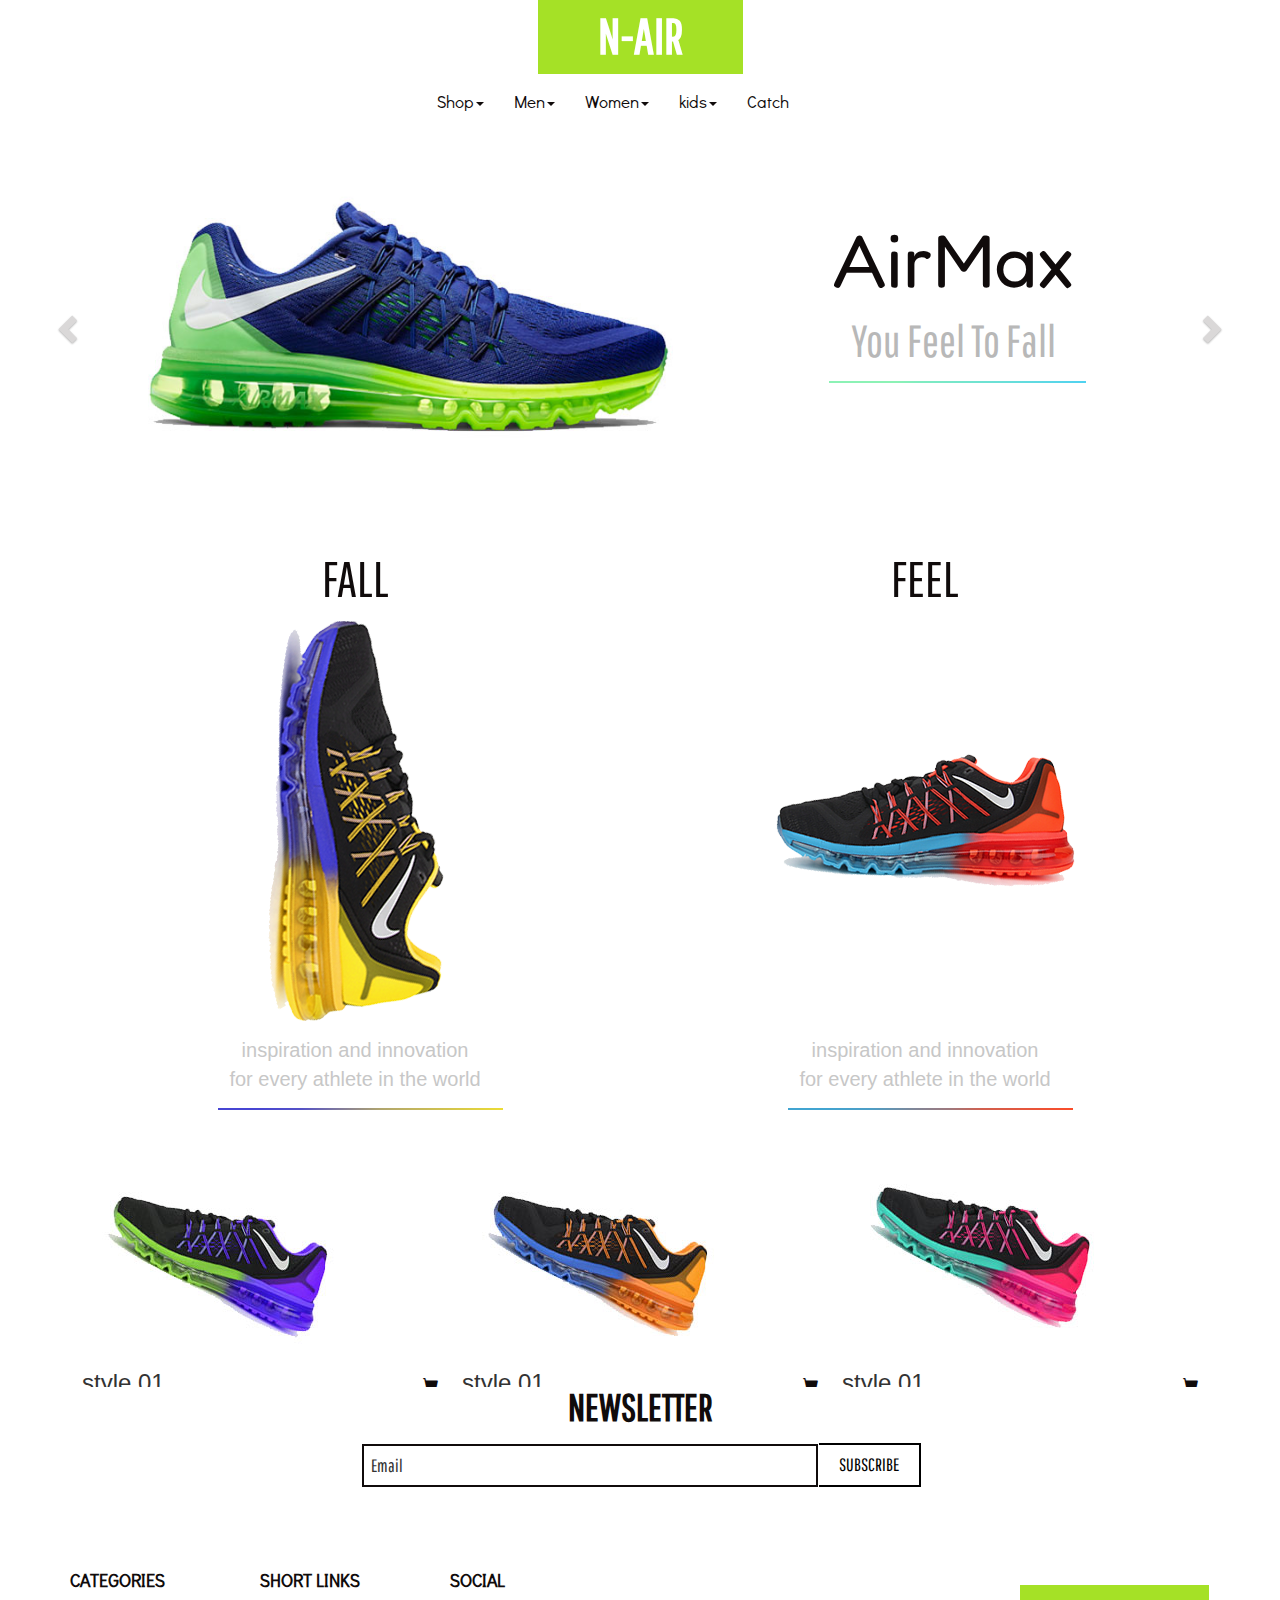
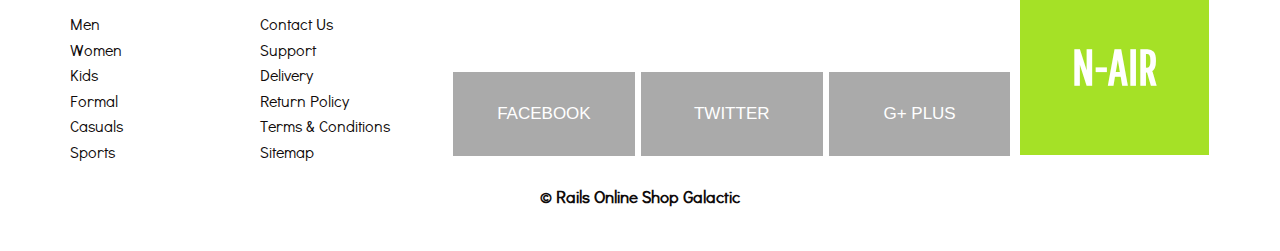
==== commit b6c53986: "Add remaining product items" ====
--- a/index.html
+++ b/index.html
@@ -27,7 +27,7 @@
 
 <body>
 
-    <!-- HEADER TOP END-->
+    <!-- HEADER TOP START-->
   <div class="header">
       <div class="container">
 
@@ -264,6 +264,69 @@
                 <div class="quick-view">
                     <a href="single.html">Quick view</a>
                 </div>
+
+            </div>
+
+            <div class="col-md-4 grid-stn simpleCart_shelfItem">
+                <!-- NORMAL FLOW START -->
+                <div class="ih-item square effect3 bottom_to_top">
+                    <div class="bottom-2-top">
+                        <div class="img">
+                            <img src="images/grid6.jpg" alt="/" class="img-responsive" "gri-wid">
+                        </div>
+
+                        <div class="info">
+                            <div class="pull-left style-hdn">
+                                <h3>style 01</h3>
+                            </div>
+
+                            <div class="pull-right styl-price">
+                                <p>
+                                    <a href="#" class="item_add">
+                                        <span class="glyphicon glyphicon-shopping-cart grid-cart" aria-hidden="true">
+                                        </span>
+                                    </a>
+                                </p>
+                            </div>
+                        </div>
+                    </div>
+                </div>
+                <!-- NORMAL FLOW END -->
+                <div class="quick-view">
+                    <a href="single.html">Quick view</a>
+                </div>
+
+            </div>
+
+            <div class="col-md-4 grid-stn simpleCart_shelfItem">
+                <!-- NORMAL FLOW START -->
+                <div class="ih-item square effect3 bottom_to_top">
+                    <div class="bottom-2-top">
+                        <div class="img">
+                            <img src="images/grid3.jpg" alt="/" class="img-responsive" "gri-wid">
+                        </div>
+
+                        <div class="info">
+                            <div class="pull-left style-hdn">
+                                <h3>style 01</h3>
+                            </div>
+
+                            <div class="pull-right styl-price">
+                                <p>
+                                    <a href="#" class="item_add">
+                                        <span class="glyphicon glyphicon-shopping-cart grid-cart" aria-hidden="true">
+                                        </span>
+                                    </a>
+                                </p>
+                            </div>
+                        </div>
+                    </div>
+                </div>
+                <!-- NORMAL FLOW END -->
+                <div class="quick-view">
+                    <a href="single.html">Quick view</a>
+                </div>
+
             </div>
         </div>
 
--- a/css/style.css
+++ b/css/style.css
@@ -6,7 +6,7 @@
 */
 
 
-body {
+{
 	border-color: #1d1212;
     border-style: dashed;
 }
@@ -307,11 +307,27 @@
 
 /*PRODUCT ITEM START*/
 .shop-grid{
-	border-color: black;
-	border-style: dotted;
 	height: 50px;
 }
-/*PRODUCT ITEM END*/
+.grid-stn {
+	position: relative;
+	width: 33.3333%;
+	float: left;
+	padding: 0;
+}
+
+
+.grid-cart{
+font-size: 15px;
+}
+
+.grid-stn:nth-child(4),.grid-stn:nth-child(5),.grid-stn:nth-child(6),.grid-stn:nth-child(7),.grid-stn:nth-child(8),.grid-stn:nth-child(9),.grid-stn:nth-child(10),.grid-stn:nth-child(11),.grid-stn:nth-child(12){
+margin-top: 40px;
+}
+
+.grid-stn:hover .quick-view a{
+display: block;
+}
 
 .styl-hdn {
 	width: 50%;
@@ -319,6 +335,121 @@
 .styl-price {
 	width: 50%;
 }
+
+.styl-price p a {
+    color: #100b0b;
+    text-decoration: none;
+}
+.gri-wid {
+    margin: 0 auto;
+}
+
+.ih-item.square.effect3 {
+    overflow: hidden;
+}
+.ih-item.square.effect3.colored .info {
+    background: #1a4a72;
+}
+.ih-item.square.effect3 .img {
+    -webkit-transform: translateY(0);
+    -moz-transform: translateY(0);
+    -ms-transform: translateY(0);
+    -o-transform: translateY(0);
+    transform: translateY(0);
+    -webkit-transition: all 0.35s ease-in-out;
+    -moz-transition: all 0.35s ease-in-out;
+    transition: all 0.35s ease-in-out;
+}
+.ih-item.square.effect3 .info {
+    padding: 6px 12px;
+    background: #fa5400;
+    opacity: 0;
+    -webkit-transition: all 0.35s ease-in-out;
+    -moz-transition: all 0.35s ease-in-out;
+    transition: all 0.35s ease-in-out;
+    z-index: 999;
+}
+.styl-hdn h3 {
+    font-family: 'Pathway Gothic One';
+    text-transform: uppercase;
+    color: #272323;
+    text-align: left;
+    font-size: 22px;
+    padding: 0;
+    margin: 2px 0px 0px;
+    font-weight: 400;
+}
+.styl-price p {
+    font-family: 'Didact Gothic';
+    font-size: 20px;
+    position: relative;
+    color: #FFFFFF;
+    padding: 0;
+    text-align: right;
+    font-weight: bold;
+}
+
+.ih-item.square.effect3 a:hover .info {
+    visibility: visible;
+    opacity: 999;
+}
+
+.ih-item.square.effect3.bottom_to_top .info {
+    top: auto;
+    -webkit-transform: translateY(100%);
+    -moz-transform: translateY(100%);
+    -ms-transform: translateY(100%);
+    -o-transform: translateY(100%);
+    transform: translateY(100%);
+    z-index: 999 !important;
+    background-color:rgba(250, 84, 0, 0) !important;
+    opacity: 1;
+}
+.ih-item.square.effect3.bottom_to_top .bottom-2-top:hover .img {
+    -webkit-transform: translateY(-50px);
+    -moz-transform: translateY(-50px);
+    -ms-transform: translateY(-50px);
+    -o-transform: translateY(-50px);
+    transform: translateY(-50px);
+}
+.ih-item.square.effect3.bottom_to_top .bottom-2-top:hover .info {
+    -webkit-transform: translateY(0);
+    -moz-transform: translateY(0);
+    -ms-transform: translateY(0);
+    -o-transform: translateY(0);
+    transform: translateY(0);
+}
+
+.quick-view a {
+    font-family: 'Pathway Gothic One';
+    background-color: #A5E126;
+    padding: 5px;
+    font-weight: 400;
+    text-decoration: none;
+    font-size: 16px;
+    color: #1F1818;
+    text-transform: uppercase;
+    display:none;
+}
+.quick-view {
+    position: absolute;
+    top: 44%;
+    right: 44%;
+}
+
+.grid-stn:nth-child(4),.grid-stn:nth-child(5),.grid-stn:nth-child(6),.grid-stn:nth-child(7),.grid-stn:nth-child(8),.grid-stn:nth-child(9),.grid-stn:nth-child(10),.grid-stn:nth-child(11),.grid-stn:nth-child(12){
+    margin-top: 40px;
+}
+.grid-stn:hover .quick-view a{
+    display: block;
+}
+
+/*PRODUCT ITEM END*/
+
+
+
+
+
 
 /*NEWSLETTER START*/
 .sub-news{
@@ -458,3 +589,755 @@
     color: #fa5400;
 }
 /*FOOTER END*/
+
+
+
+/*--responsive-starts-here--*/
+@media screen and (max-width: 1024px){
+    .collapse-pdng {
+        margin: 0 auto;
+        width: 41%;
+    }
+    span.fel-fal-bar{
+        margin-left: 117px;
+    }
+    span.fel-fal-bar2{
+        margin-left: 117px;
+    }
+    a.ft-log, a.ft-log:hover {
+    padding: 44px 36PX 44PX;
+	}
+    .bt-logo {
+        padding-top: 77px;
+    }
+    .grid-details {
+        margin-left: 18px;
+    }
+    .rating-stars ul li a {
+        font-size: 11.5px;
+    }
+    li.qty {
+        width: 47%;
+    }
+    .quick-view {
+        position: absolute;
+        top: 44%;
+        right: 40%;
+    }
+}
+@media screen and (max-width: 966px){
+    .collapse-pdng {
+        margin: 0 auto;
+        width: 54%;
+    }
+    .car-re-posn {
+        bottom: 33%;
+        padding: 0%;
+        margin: 0%;
+        z-index: 99;
+        left: 55%;
+        right: 0%;
+    }
+}
+@media screen and (max-width: 800px){
+    .collapse-pdng {
+        margin: 0 auto;
+        width: 54%;
+    }
+    .quick-view {
+        position: absolute;
+        top: 44%;
+        right: 44%;
+    }
+    .re-ft-grd {
+        padding: 0;
+        width: 25%;
+        float: left;
+    }
+    ul.social li a {
+        padding: 14px 1px;
+        width: 31.9%;
+        float: left;
+        background-color: #AAA;
+        color: #fff;
+        text-align: center;
+        margin: 102px 1px 0px;
+        font-size: 11px;
+        text-transform: uppercase;
+        font-weight: 400;
+        display: block;
+    }
+	.bt-logo {
+		padding-top: 96px;
+}
+}
+@media screen and (max-width: 853px){
+    .collapse-pdng {
+        margin: 0 auto;
+        width: 54%;
+    }
+    .car-re-posn {
+        bottom: 32%;
+        padding: 0%;
+        margin: 0%;
+        z-index: 99;
+        left: 55%;
+        right: 0%;
+    }
+    span.color-bar {
+        margin-left: 80px;
+    }
+    .quick-view {
+        position: absolute;
+        top: 44%;
+        right: 45%;
+    }
+    .re-ft-grd:nth-child(2),.re-ft-grd:nth-child(3) {
+        margin-top: 20px;
+    }
+    .re-ft-grd:nth-child(4){
+        margin-bottom: 20px;
+    }
+}
+@media screen and (max-width: 768px){
+    .collapse-pdng {
+        margin: 0 auto;
+        width: 54%;
+    }
+    .car-re-posn {
+        bottom: 33%;
+        padding: 0%;
+        margin: 0%;
+        z-index: 99;
+        left: 55%;
+        right: 0%;
+    }
+    a.subs-btn {
+        width: 11%;
+    }
+    ul.dropdown-menu.multi-column.columns-3 {
+        left:-160%;
+    }
+    .re-ft-grd:nth-child(2), .re-ft-grd:nth-child(3) {
+        margin-top: 0px;
+    }
+    .fall-left p, .feel-right p {
+        font-size: 17px;
+    }
+    .grid-stn {
+        position: relative;
+        width: 33.3333%;
+        float: left;
+        padding: 0;
+    }
+    .re-ft-grd {
+        padding: 0;
+        width: 25%;
+        float: left;
+    }
+    ul.social li a {
+        padding: 13px 0px;
+        width: 31.9%;
+        margin: 106px 1px 0px;
+        font-size: 11px;
+    }
+    .styl-hdn h3 {
+        font-size: 20px;
+    }
+    .styl-price p {
+        font-size: 17px;
+    }
+    .showcase:nth-child(2) {
+        width: 100%;
+    }
+    .showcase {
+        width: 60%;
+        float: none;
+    }
+    a.ft-log, a.ft-log:hover {
+    padding: 45px 47PX 55PX;
+	}
+    .bt-logo {
+        padding-top: 67px;
+    }
+    .grid-gallery {
+        width: 75%;
+        float: left;
+    }
+    .grid-details {
+        width: 22%;
+        float: left;
+        margin-left: 21px;
+    }
+    .imagezoom-view{
+        left: 241.5px !important;
+        top: 196px !important;
+    }
+    .cart-items {
+        margin-top: 20px;
+    }
+    span.fel-fal-bar,span.fel-fal-bar2 {
+        margin-left: 93px;
+    }
+    span.color-bar{
+        margin-left: 82px;
+    }
+}
+@media screen and (max-width:736px){
+    .navbar-header {
+        float: left;
+        margin: -76px 0px 0px;
+    }
+    .navbar-toggle{
+        background: transparent;
+        border-radius: 0;
+        border: none;
+    }
+    .navbar-default .navbar-toggle .icon-bar {
+        background-color: #a5e126;
+    }
+    .navbar-default .navbar-toggle {
+        border: none;
+    }
+    .navbar-default .navbar-toggle:focus, .navbar-default .navbar-toggle:hover {
+        background-color: transparent;
+    }
+    .navbar-default .navbar-collapse, .navbar-default .navbar-form {
+        border:none;
+        overflow: hidden;
+    }
+    .navbar-nav {
+        text-align: center;
+    }
+	a.ft-log, a.ft-log:hover {
+    padding: 45px 43PX 55PX;
+}
+}
+@media screen and (max-width:640px){
+    .navbar-header {
+        float: left;
+        margin: -76px 0px 0px;
+    }
+    .navbar-toggle{
+        background: transparent;
+        border-radius: 0;
+        border: none;
+    }
+    .navbar-default .navbar-toggle .icon-bar {
+        background-color: #a5e126;
+    }
+    .navbar-default .navbar-toggle {
+        border: none;
+    }
+    .navbar-default .navbar-toggle:focus, .navbar-default .navbar-toggle:hover {
+        background-color: transparent;
+    }
+    .showcase:nth-child(2) {
+        width: 100%;
+    }
+    .showcase {
+        width: 100%;
+        float: none;
+    }
+    .menu-img-pad:nth-child(2),.menu-img-pad:nth-child(3) {
+        display: none;
+    }
+    .men-img-wid {
+        display: none;
+    }
+    .navbar-nav {
+        text-align: center;
+    }
+    .grid-details {
+        width: 22%;
+        float: left;
+        margin-left: 15px;
+    }
+    .car-re-posn {
+        bottom: 29%;
+        padding: 0%;
+        margin: 0%;
+        z-index: 99;
+        left: 55%;
+        right: 0%;
+    }
+    .car-re-posn h3 {
+        font-weight: 400;
+        font-size: 54px;
+    }
+    .car-re-posn h4 {
+        font-size: 40px;
+    }
+    .navbar-default .navbar-collapse, .navbar-default .navbar-form {
+        border:none;
+        overflow: hidden;
+    }
+    .fl-img-wid {
+        margin: 0 auto;
+        width: 50%;
+    }
+    .fall-left p, .feel-right p {
+        font-size: 16px;
+    }
+    span.fel-fal-bar, span.fel-fal-bar2 {
+        margin-left: 52px;
+        width: 65%;
+    }
+    .quick-view a {
+        padding: 3px;
+        font-size: 14px;
+    }
+    .imagezoom-view {
+        left: 229.5px !important;
+        top: 212px !important;
+    }
+    .col-md-4.grid-stn.simpleCart_shelfItem{
+        margin: 0 !important;
+    }
+    .re-ft-grd {
+        padding: 0;
+        width: 33.333333%;
+        float: left;
+    }
+    .re-ft-grd:nth-child(4) {
+        margin: 0px 1px 50px;
+    }
+    a.subs-btn {
+        width: 13%;
+    }
+    .grid-gallery h3 {
+        font-size: 13px;
+    }
+    .grid-gallery p {
+        font-size: 12px;
+    }
+    .grid-gallery p a span{
+        font-size: 11px;
+    }
+    .quick-view {
+        position: absolute;
+        top: 34%;
+        right: 30%;
+    }
+    .sky-form h4 {
+        font-size: 16px;
+    }
+    ul.categories li a, ul.shot-links li a {
+        font-size: 15px;
+    }
+    a.ft-log, a.ft-log:hover {
+        padding: 33px;
+    }
+}
+@media screen and (max-width:600px){
+    .car-re-posn {
+        bottom: 27%;
+        padding: 0%;
+        margin: 0%;
+        z-index: 99;
+        left: 55%;
+        right: 0%;
+    }
+    span.color-bar{
+        margin-left: 54px;
+    }
+}
+@media screen and (max-width: 667px){
+   a.ft-log, a.ft-log:hover {
+    padding: 34px;
+	}
+    .bt-logo {
+        padding-top: 88px;
+    }
+    .car-re-posn h3 {
+        font-size: 51px;
+    }
+    .car-re-posn h4 {
+        font-size: 36px;
+    }
+}
+@media screen and (max-width: 533px){
+    .car-re-posn {
+        bottom: 17%;
+        padding: 0%;
+        margin: 0%;
+        z-index: 99;
+        left: 55%;
+        right: 0%;
+    }
+    span.color-bar{
+        margin-left: 54px;
+    }
+}
+@media screen and (max-width: 568px){
+    a.subs-btn {
+        width: 17%;
+    }
+}
+@media screen and (max-width: 480px){
+    ul.social li a {
+        margin: 20px 1px 0px;
+    }
+    .box_1 {
+        margin-top: 5px;
+    }
+    a.log-bar {
+        padding: 3px 10px;
+        font-weight: 100;
+        font-size: 15px;
+    }
+    span.simpleCart_total {
+        font-size: 14px;
+    }
+    span#simpleCart_quantity {
+        font-size: 15.5px;
+    }
+    .car-re-posn {
+        bottom: 20%;
+        padding: 0%;
+        margin: 0%;
+        z-index: 99;
+        left: 49%;
+        right: 0%;
+    }
+    .car-re-posn h3 {
+        font-size: 41px;
+    }
+    .car-re-posn h4 {
+        font-size: 30px;
+    }
+    .logo a, .logo a:hover {
+        padding: 10px 55px;
+        font-size: 45px;
+    }
+    span.color-bar{
+        margin-left: 57px;
+    }
+    .re-ft-grd:nth-child(3) {
+        margin-top: 20px;
+    }
+    .grid-stn {
+        position: relative;
+        width: 50%;
+        float: left;
+    }
+    a.subs-btn {
+        width: 17%;
+    }
+    .re-ft-grd {
+        padding: 0;
+        width: 50%;
+        float: left;
+    }
+    .re-ft-grd:nth-child(4) {
+        margin: 0;
+    }
+    .bt-logo {
+        padding-top:52px;
+    }
+    .grid-gallery {
+        width: 100%;
+        float: none;
+    }
+    .grid-details {
+        width: 96%;
+        float: none;
+        margin-left: 15px;
+    }
+    .delivery p {
+        margin-bottom: 10px;
+        float: none;
+    }
+    .delivery span {
+        float: none;
+    }
+    .cart-items {
+        margin-top: 30px;
+    }
+    a.continue, a.order {
+        padding: 8px;
+        font-size: 17px;
+    }
+    .breadcrumb {
+        margin-bottom: 0;
+    }
+    .log {
+        margin-bottom: 25px;
+    }
+    .log form input[type=submit] {
+        margin: 0 0 15px 0;
+    }
+    .copy-rt p {
+        font-size: 15px;
+    }
+}
+@media screen and (max-width: 414px){
+    .car-re-posn h3 {
+        font-size: 32px;
+    }
+    .car-re-posn h4 {
+        font-size: 22px;
+    }
+    .car-re-posn {
+        bottom: 6%;
+        padding: 0%;
+        margin: 0%;
+        z-index: 99;
+        left: 49%;
+        right: 0%;
+    }
+    .car-re-posn h4 {
+        margin: 5px 0px;
+    }
+    a.subs-btn {
+        width: 21%;
+    }
+    ul.social li a {
+        margin: 20px 1px 0px;
+    }
+    .re-ft-grd:nth-child(3) {
+        margin-top: 20px;
+    }
+    .bt-logo {
+        padding-top: 52px;
+    }
+    .logo a, .logo a:hover {
+		padding: 10px 36px;
+		font-size: 45px;
+	}
+}
+@media screen and (max-width: 384px){
+.logo a, .logo a:hover {
+    padding: 7px 23px;
+    font-size: 45px;
+}
+.bt-logo {
+    padding-top: 55px;
+}
+}
+@media screen and (max-width: 375px){
+    .logo a, .logo a:hover {
+    padding: 6px 20px;
+    font-size: 44px;
+	}
+    .bt-logo {
+        padding-top: 58px;
+    }
+}
+@media screen and (max-width: 360px){
+    a.ft-log, a.ft-log:hover {
+    padding: 10px 15px !important;
+	}
+    .logo a, .logo a:hover {
+        padding: 5px 20px;
+        font-size: 45px;
+    }
+    a.subs-btn {
+        width: 24%;
+    }
+    .bt-logo {
+        padding-top: 118px;
+    }
+    .grid-details {
+        margin-left: 12px;
+    }
+}
+@media screen and (max-width:320px){
+    .logo a, .logo a:hover {
+    padding: 10px 25px;
+    font-size: 30px;
+	}
+    .navbar-header {
+        float: left;
+        margin: -72px 0px 0px;
+    }
+    a.log-bar {
+        padding: 4px 7px;
+        font-size: 12.5px;
+    }
+    .nav-menu {
+        margin-top: 30px;
+    }
+    a.simpleCart_empty {
+        font-size: 12px;
+    }
+    .car-re-posn {
+        bottom: 7%;
+        padding: 0%;
+        margin: 0%;
+        z-index: 99;
+        left: 49%;
+        right: 0%;
+    }
+    .car-re-posn h3 {
+        font-size: 25px;
+    }
+    .car-re-posn h4 {
+        font-size: 18px;
+        margin: 0px 0px 10px;
+    }
+    span.color-bar {
+        margin-left: 39px;
+        margin-bottom: 0px;
+    }
+    .fall-left p, .feel-right p {
+        font-size: 13px;
+    }
+    .fall-left h3, .feel-right h3 {
+        font-size: 30px;
+    }
+    span.fel-fal-bar, span.fel-fal-bar2 {
+        margin-left: 25px;
+        width: 65%;
+    }
+    .fal-box, .fel-box {
+        width: 48%;
+    }
+    ul.nav-font>li>a {
+        font-size: 14px;
+    }
+    .grid-stn {
+        width: 100%;
+        float: left;
+        padding: 0 !important;
+    }
+    input.sub-email {
+        padding: 3px;
+        font-size: 14px;
+    }
+    a.subs-btn {
+        padding: 3px;
+        font-size: 14px;
+        width: 20%;
+        margin: -3px -3px 0px;
+    }
+    .quick-view {
+        position: absolute;
+        top: 34%;
+        right: 42%;
+    }
+    .sub-news {
+        padding: 0em 0;
+        text-align: center;
+    }
+    .re-ft-grd {
+        padding: 0;
+        width: 100%;
+        float: left;
+    }
+    .re-ft-grd:nth-child(2),.re-ft-grd:nth-child(3){
+        margin: 15px 0px;
+    }
+    .re-ft-grd:nth-child(3){
+        width: 70%;
+        float: left;
+        padding: 0;
+    }
+    .re-ft-grd:nth-child(4){
+        width: 30%;
+        float: left;
+        padding: 0;
+        margin-left: 1px;
+    }
+    ul.social li a {
+        margin: 0px 1px 0px;
+    }
+    a.ft-log, a.ft-log:hover {
+        padding: 20px;
+    }
+    .bt-logo {
+        padding-top: 13px;
+    }
+    .re-ft-grd h3 {
+        font-size: 17px;
+    }
+    .copy-rt p {
+        font-size: 13px;
+    }
+    ul.categories li a, ul.shot-links li a {
+        font-size: 13px;
+    }
+    .grid-details {
+        margin-left: 0;
+    }
+    .shoe-name h3, .shoe-name h4 {
+        font-size: 30px;
+    }
+    .showcase {
+        padding: 0;
+    }
+    .shoe-name p {
+        font-size: 13px;
+    }
+    .shoe-name {
+        width: 70%;
+    }
+    .rating-stars {
+        width: 30%;
+        padding-top: 72px;
+    }
+    .tab-nike>li>a {
+        font-weight: 600;
+        font-size: 16px;
+        padding: 7px 10px;
+    }
+    .showcase-last ul li {
+        font-size: 12.5px;
+    }
+    div#profile p, div#home p, div#messages{
+        font-size: 12.5px;
+    }
+    h3.you-might {
+        font-size: 37px;
+    }
+    .shocase-rt-bot h3,li.qty h4 {
+        font-size: 20px;
+    }
+    .grid-gallery h3 {
+        font-size: 20px;
+    }
+    .grid-gallery p a span {
+        font-size: 16px;
+    }
+    .styl-hdn h3 {
+        font-size: 19px;
+    }
+    .grid-cart {
+        font-size: 14px;
+    }
+    .reg p {
+        font-size: 15px;
+    }
+    .reg form input[type="text"], .reg form input[type="password"] {
+        width: 100%;
+    }
+    .log form input[type="text"], .log form input[type="password"] {
+        width: 100%;
+    }
+    .reg ul li.text-info {
+        color: #aaa;
+        font-size: 15px;
+        font-weight: 400;
+    }
+    .login-right p,.log p {
+        font-size: 15px;
+    }
+    .contact h3 {
+        font-size: 22px;
+        margin: 15px 0;
+    }
+    .cont-btn {
+        padding: 6px;
+        width: 20%;
+    }
+    input.textbox {
+        padding: 9px;
+    }
+    div textarea {
+        padding: 9px;
+    }
+    .map iframe {
+        width: 100%;
+        height: 250px;
+    }
+}
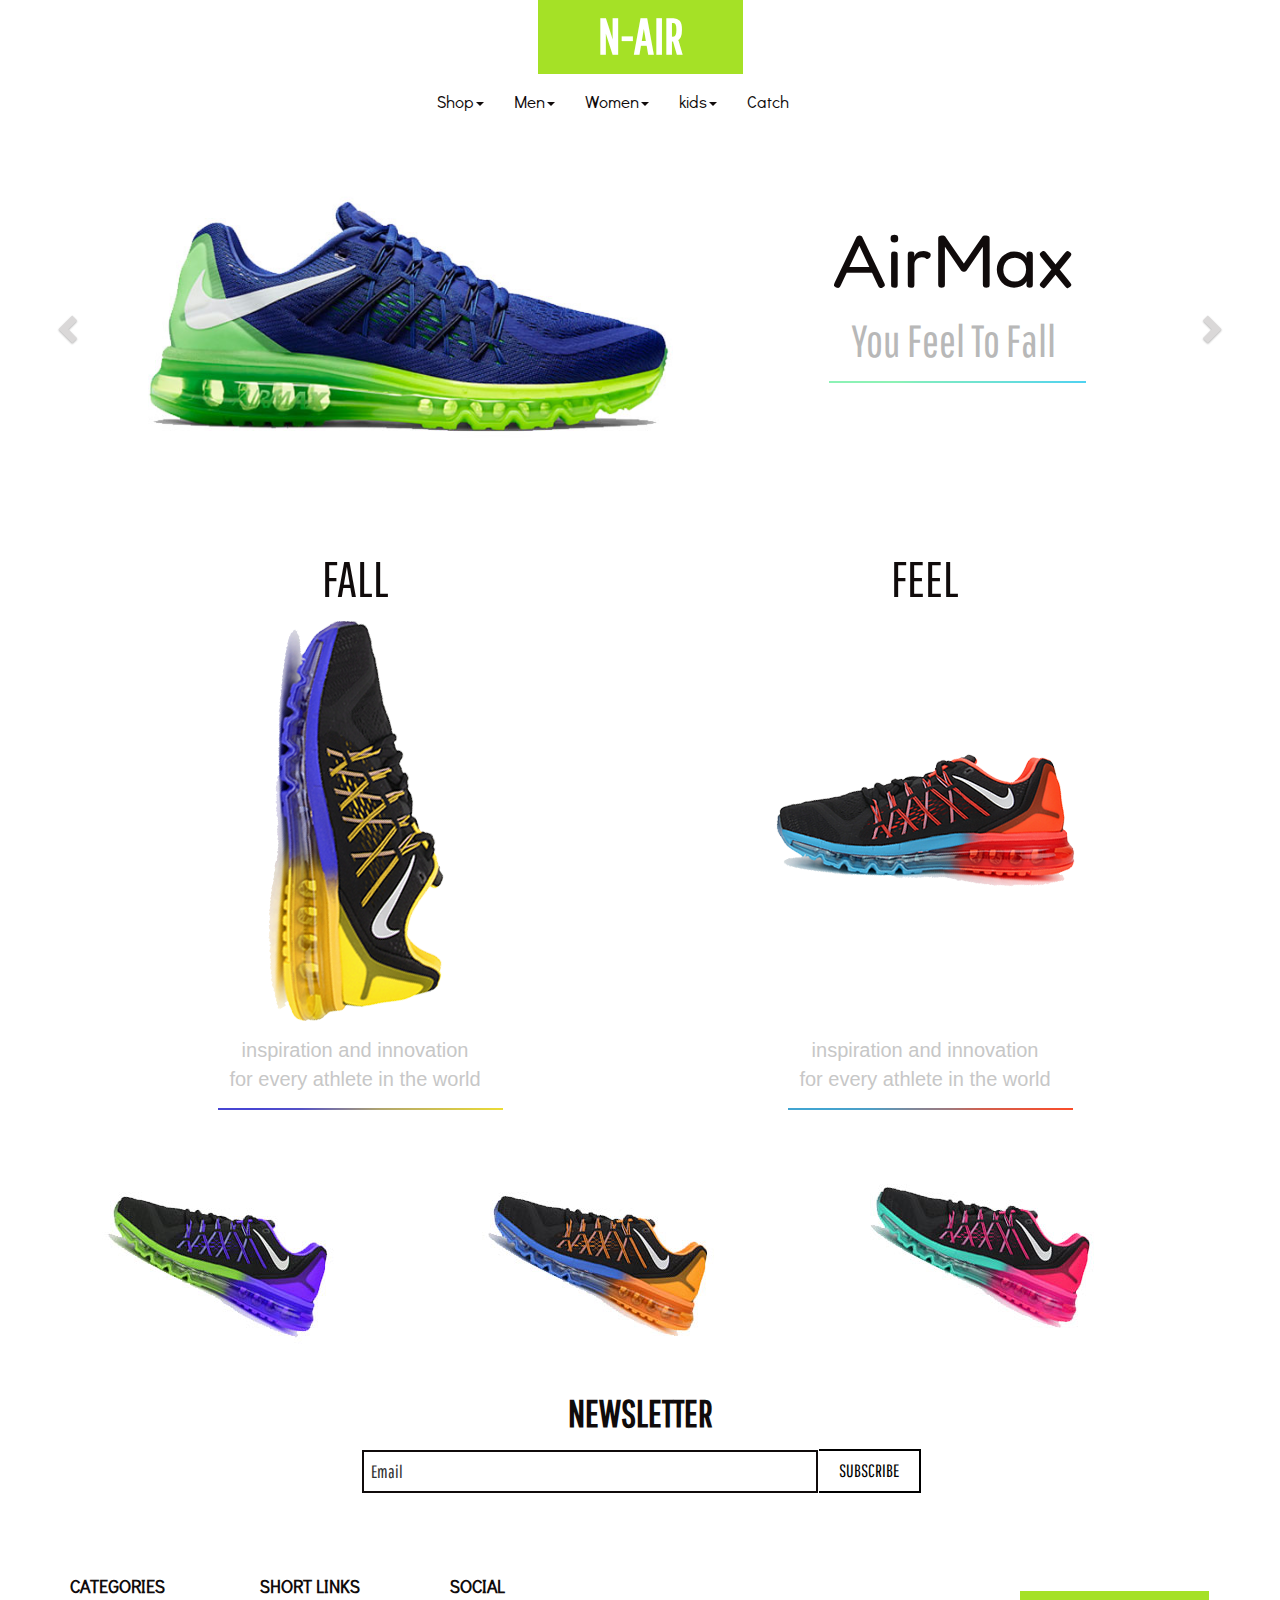
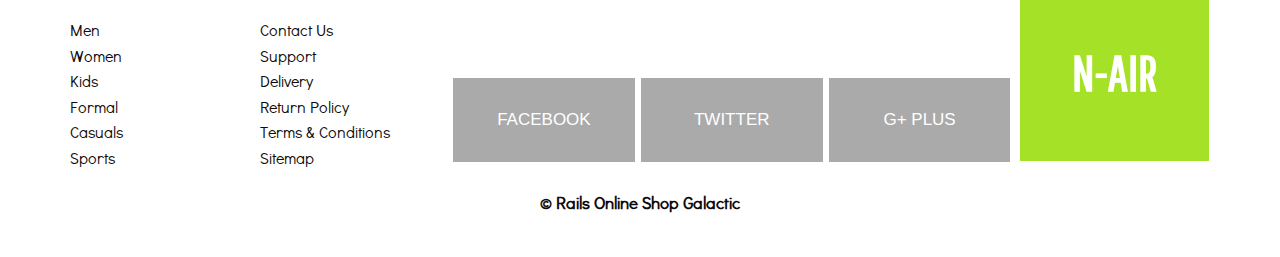
==== commit aef27bce: "fix spacing on product-item boxes" ====
--- a/index.html
+++ b/index.html
@@ -257,6 +257,7 @@
                                     </a>
                                 </p>
                             </div>
+                            <div class="clearfix"></div>
                         </div>
                     </div>
                 </div>
@@ -288,6 +289,7 @@
                                     </a>
                                 </p>
                             </div>
+                            <div class="clearfix"></div>
                         </div>
                     </div>
                 </div>
@@ -319,6 +321,7 @@
                                     </a>
                                 </p>
                             </div>
+                            <div class="clearfix"></div>
                         </div>
                     </div>
                 </div>
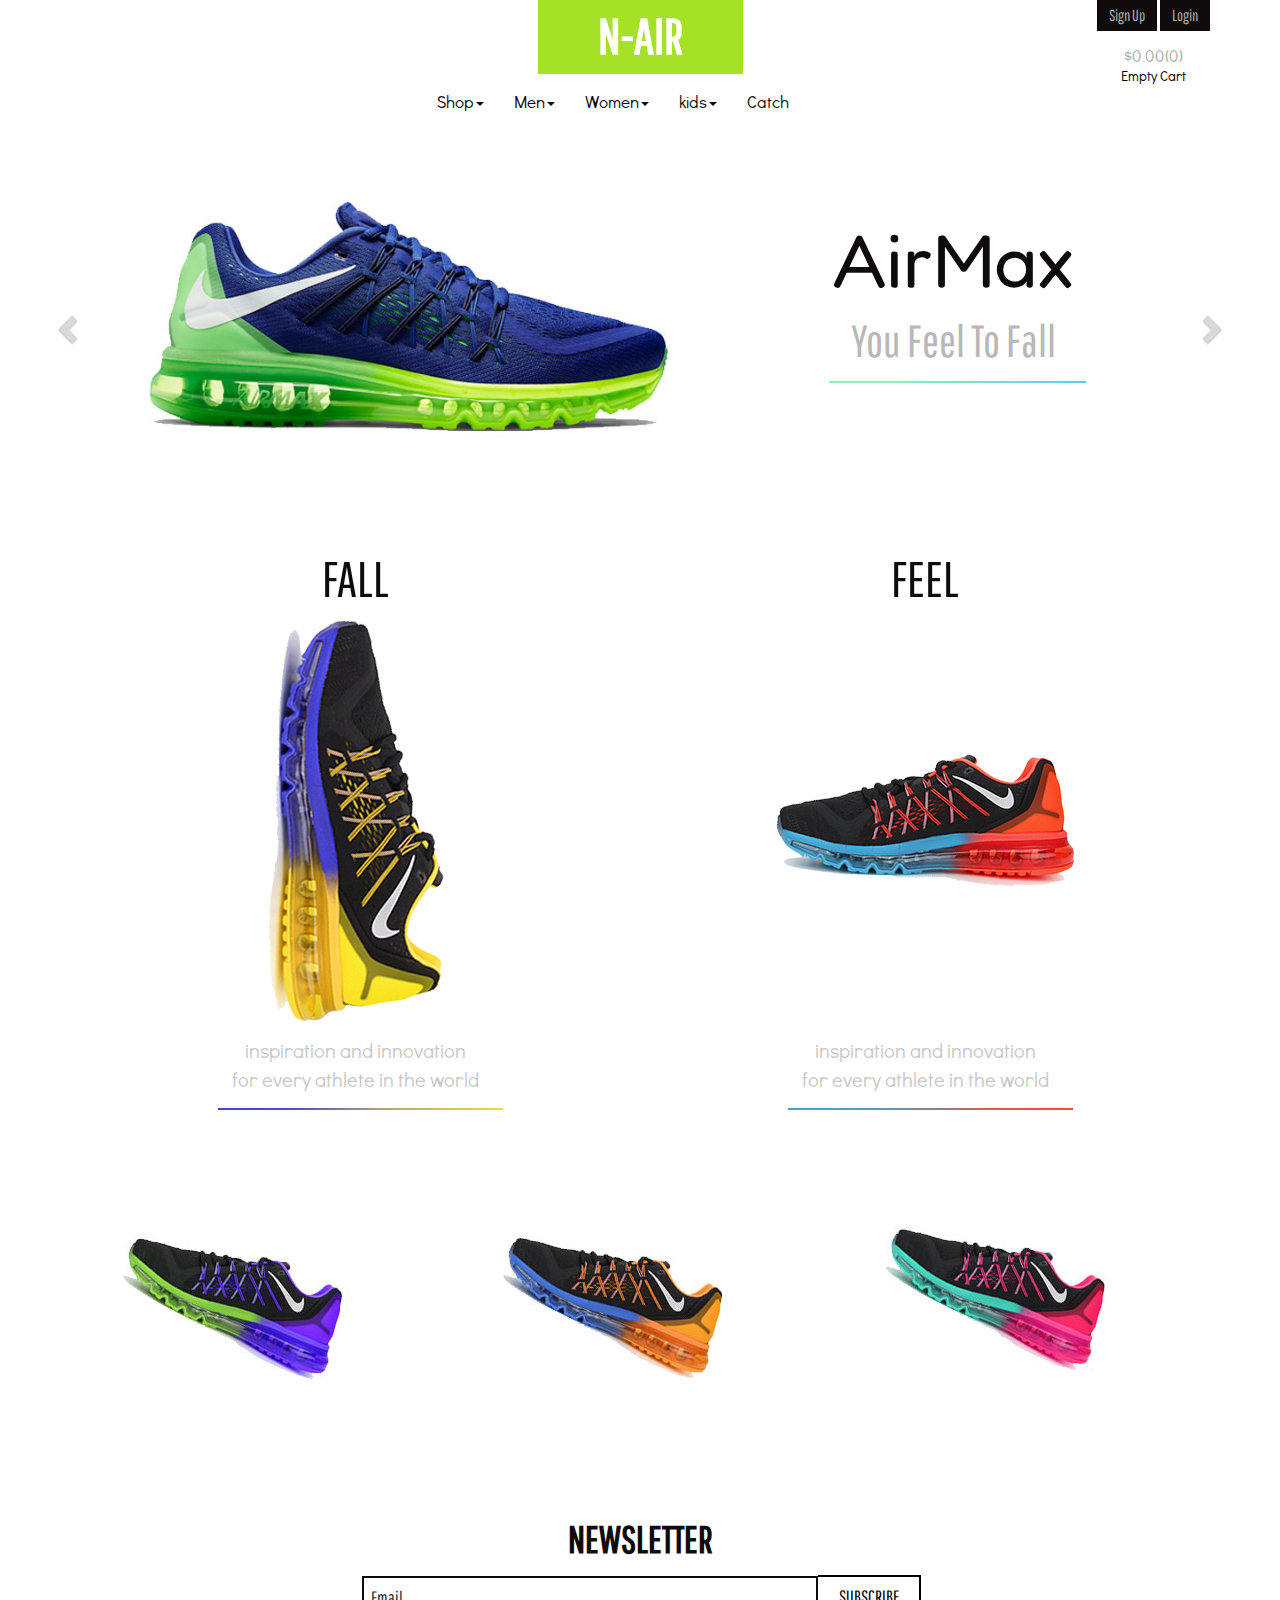
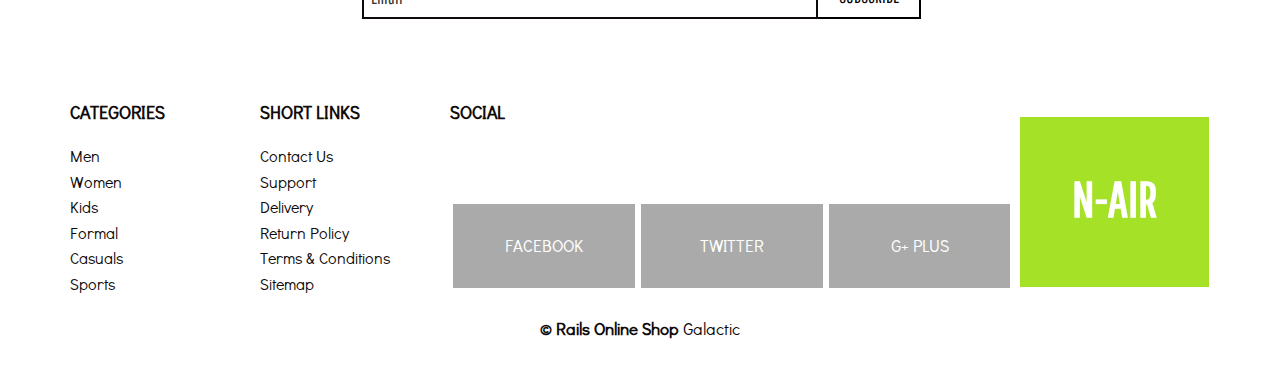
==== commit 0d6f0049: "add shopping cart" ====
--- a/index.html
+++ b/index.html
@@ -15,7 +15,7 @@
   <!--bootstrap-->
        <link href="css/bootstrap.min.css" rel="stylesheet" type="text/css">
       <!--coustom css-->
-      <link href="css/style.css" rel="stylesheet" type="text/css"/>
+      <link href="css/styles.css" rel="stylesheet" type="text/css"/>
   <!--shop-kart-js-->
   <script src="js/simpleCart.min.js"></script>
   <!--default-js-->
@@ -35,6 +35,21 @@
               <div class="logo">
                   <a href="index.html">N-AIR</a>
               </div>
+
+              <div class="login-bars">
+                  <a class="btn btn-default log-bar" href="register.html" role="button">Sign up</a>
+                  <a class="btn btn-default log-bar" href="signup.html" role="button">Login</a>
+                  <div class="cart box_1">
+                      <a href="checkout.html">
+                      <h3>
+                          <div class="total">
+<span class="simpleCart_total"></span>(<span id="simpleCart_quantity" class="simpleCart_quantity"></span>)</div></h3>
+                      </a>
+                      <p><a href="javascript:;" class="simpleCart_empty">Empty Cart</a></p>
+                      <div class="clearfix"> </div>
+                  </div>
+              </div>
+              
           </div>
       </div>
   </div>
--- a/css/styles.css
+++ b/css/styles.css
@@ -0,0 +1,1885 @@
+/*
+Author:
+Author URL:
+License: Creative Commons Attribution 3.0 Unported
+License URL: http://creativecommons.org/licenses/by/3.0/
+*/
+h4, h5, h6,
+h1, h2, h3 {margin: 0;}
+ul, ol, li{margin: 0; padding: 0;}
+p {margin: 0;padding: 0;}
+body{
+	margin:0;
+	padding:0;
+}
+/*--fonts--*/
+@font-face{
+	font-family: 'Didact Gothic';
+	src:url(../fonts/Didact_Gothic/DidactGothic.ttf) format('truetype');
+}
+@font-face{
+	font-family: 'Pathway Gothic One';
+	src:url(../fonts/Pathway_Gothic_One/PathwayGothicOne-Regular.ttf) format('truetype');
+}
+.header-top{
+    position: relative;
+    padding: 0;
+    text-align: center;
+}
+.login-bars{
+    position: absolute;
+    top: 0%;
+    right: 0%;
+}
+.logo a,.logo a:hover {
+    font-family: 'Pathway Gothic One';
+    background-color: #A5E126;
+    text-transform: uppercase;
+    text-decoration: none;
+    padding: 10px 60px;
+    font-weight: bold;
+    font-size: 50px;
+    color: #fff;
+}
+a.log-bar {
+    background-color: #100B0B;
+    color: #aaa;
+    border-radius: 0;
+    border: 0;
+    padding: 4px 12px;
+    font-family: 'Pathway Gothic One';
+    font-weight: 400;
+    font-size: 16px;
+    text-transform: capitalize;
+}
+a.log-bar:hover,a.log-bar:focus{
+    background: #909090;
+    color: #fff;
+    transition: 0.5s all;
+}
+*{
+    margin: 0;
+    padding: 0;
+    font-family: 'Didact Gothic';
+    font-weight: 400;
+}
+.nav-menu{
+    background: transparent;
+    border-radius: 0;
+    border: 0;
+    margin-top: 6px;
+}
+.content h1 {
+    font-weight: 400;
+    text-transform: uppercase;
+    margin: 0;
+    color: #fff;
+}
+.content h2 {
+    font-weight: 400;
+    text-transform: uppercase;
+    color: #333;
+    margin: 0 0 20px;
+}
+.content p {
+    font-size: 1em;
+    font-weight: 300;
+    line-height: 1.5em;
+    margin: 0 0 20px;
+}
+.content p:last-child {
+    margin: 0;
+}
+.content a.button {
+    display: inline-block;
+    padding: 10px 20px;
+    background: #ff0;
+    color: #000;
+    text-decoration: none;
+}
+.content a.button:hover {
+    background: #000;
+    color: #ff0;
+}
+.content.title {
+    position: relative;
+    background: #333;
+}
+.content.title h1 span.demo {
+    display: inline-block;
+    font-size: .5em;
+    padding: 10px;
+    background: #fff;
+    color: #333;
+    vertical-align: top;
+}
+.content.title .back-to-article {
+    position: absolute;
+    bottom: -20px;
+    left: 20px;
+}
+.content.title .back-to-article a {
+    padding: 10px 20px;
+    background: #f60;
+    color: #fff;
+    text-decoration: none;
+}
+.content.title .back-to-article a:hover {
+    background: #f90;
+}
+.content.title .back-to-article a i {
+    margin-left: 5px;
+}
+.content.black p {
+    color: #999;
+}
+.content.black p a {
+    color: #08c;
+}
+.dropdown-menu {
+    min-width: 200px;
+}
+.dropdown-menu.columns-2 {
+    min-width: 400px;
+}
+.dropdown-menu.columns-3 {
+    min-width: 600px;
+}
+.dropdown-menu li a {
+    padding: 5px 15px;
+    font-weight: 300;
+}
+.multi-column-dropdown {
+    list-style: none;
+}
+.multi-column-dropdown li a {
+    display: block;
+    clear: both;
+    line-height: 1.428571429;
+    color: #333;
+    white-space: normal;
+}
+.multi-column-dropdown li a:hover {
+    text-decoration: none;
+    color: #262626;
+    background-color: #f5f5f5;
+}
+.collapse-pdng {
+    padding: 0px 0px;
+    margin: 0 auto;
+    width: 34%;
+}
+ul.nav-font>li>a{
+    font-size: 17px;
+    color: #100b0b !important;
+    font-family: 'Didact Gothic';
+    font-weight: 400;
+}
+ul.nav-font>li>a:hover{
+    color: #aaa !important;
+    transition: 0.5s all;
+}
+.navbar-default .navbar-nav>.open>a,.navbar-default .navbar-nav>.open>a:focus{
+    color: #aaa !important;
+    background-color: transparent ;
+}
+.men-img-wid {
+    width: 100%;
+}
+.menu-img-pad {
+    padding: 0;
+    width: 30.33333%;
+    margin: 0px 7px;
+}
+.menu-img-pad:nth-child(2) {
+    margin: 0px;
+    padding: 20px 0px;
+}
+.menu-img-pad:nth-child(3) {
+    padding: 20px 0px;
+}
+.dropdown-menu {
+    padding: 10px !important;
+}
+.airmax-shoe {
+    margin: 50px 0px 0px;
+}
+a.left.carousel-control,a.right.carousel-control {
+    background: none;
+    width: 0;
+}
+.car-re-posn {
+    bottom: 35%;
+    padding: 0%;
+    margin: 0%;
+    z-index: 99;
+    left: 55%;
+    right: 0%;
+}
+.car-re-posn h3{
+    font-weight: 400;
+    font-size: 75px;
+    text-transform: capitalize;
+    color: #100b0b;
+    font-family: 'Fredoka One', cursive;
+    text-shadow: none;
+}
+.car-re-posn h4{
+    font-family: 'Pathway Gothic One' !important;
+    font-weight: 400;
+    font-size: 45px;
+    color: #b8b8b8;
+    text-transform: capitalize;
+    margin: 15px 0px;
+    text-shadow: none;
+}
+.car-icn {
+    color: #B5B2B2;
+}
+span.color-bar{
+    background: #8cf2b5; /* Old browsers */
+    background: -moz-linear-gradient(left,  #8cf2b5 0%, #8cf2b5 26%, #80ecc0 35%, #80ecc0 35%, #69dfd8 68%, #50d2f0 99%); /* FF3.6+ */
+    background: -webkit-gradient(linear, left top, right top, color-stop(0%,#8cf2b5), color-stop(26%,#8cf2b5), color-stop(35%,#80ecc0), color-stop(35%,#80ecc0), color-stop(68%,#69dfd8), color-stop(99%,#50d2f0)); /* Chrome,Safari4+ */
+    background: -webkit-linear-gradient(left,  #8cf2b5 0%,#8cf2b5 26%,#80ecc0 35%,#80ecc0 35%,#69dfd8 68%,#50d2f0 99%); /* Chrome10+,Safari5.1+ */
+    background: -o-linear-gradient(left,  #8cf2b5 0%,#8cf2b5 26%,#80ecc0 35%,#80ecc0 35%,#69dfd8 68%,#50d2f0 99%); /* Opera 11.10+ */
+    background: -ms-linear-gradient(left,  #8cf2b5 0%,#8cf2b5 26%,#80ecc0 35%,#80ecc0 35%,#69dfd8 68%,#50d2f0 99%); /* IE10+ */
+    background: linear-gradient(to right,  #8cf2b5 0%,#8cf2b5 26%,#80ecc0 35%,#80ecc0 35%,#69dfd8 68%,#50d2f0 99%); /* W3C */
+    filter: progid:DXImageTransform.Microsoft.gradient( startColorstr='#8cf2b5', endColorstr='#50d2f0',GradientType=1 ); /* IE6-9 */
+    display: block;
+    width: 50%;
+    height: 2px;
+    z-index: 999;
+    margin-left: 132px;
+}
+.feel-fall {
+    padding: 3em 0;
+}
+.fall-left h3,.feel-right h3{
+    font-size: 50px;
+    font-family: 'Pathway Gothic One';
+    color: #100b0b;
+    text-transform: uppercase;
+    margin-bottom: 15px;
+}
+.fall-left p, .feel-right p {
+    margin: 15px 0px;
+    font-size: 20px;
+    color: #C7C7C7;
+    text-transform: lowercase;
+}
+.fl-img-wid {
+    margin: 0 auto;
+}
+span.fel-fal-bar{
+    background: #4745d3; /* Old browsers */
+    background: -moz-linear-gradient(left,  #4745d3 1%, #4745d3 12%, #5451c7 29%, #5451c7 29%, #b0a56e 57%, #c1b45e 68%, #ecdc34 100%); /* FF3.6+ */
+    background: -webkit-gradient(linear, left top, right top, color-stop(1%,#4745d3), color-stop(12%,#4745d3), color-stop(29%,#5451c7), color-stop(29%,#5451c7), color-stop(57%,#b0a56e), color-stop(68%,#c1b45e), color-stop(100%,#ecdc34)); /* Chrome,Safari4+ */
+    background: -webkit-linear-gradient(left,  #4745d3 1%,#4745d3 12%,#5451c7 29%,#5451c7 29%,#b0a56e 57%,#c1b45e 68%,#ecdc34 100%); /* Chrome10+,Safari5.1+ */
+    background: -o-linear-gradient(left,  #4745d3 1%,#4745d3 12%,#5451c7 29%,#5451c7 29%,#b0a56e 57%,#c1b45e 68%,#ecdc34 100%); /* Opera 11.10+ */
+    background: -ms-linear-gradient(left,  #4745d3 1%,#4745d3 12%,#5451c7 29%,#5451c7 29%,#b0a56e 57%,#c1b45e 68%,#ecdc34 100%); /* IE10+ */
+    background: linear-gradient(to right,  #4745d3 1%,#4745d3 12%,#5451c7 29%,#5451c7 29%,#b0a56e 57%,#c1b45e 68%,#ecdc34 100%); /* W3C */
+    filter: progid:DXImageTransform.Microsoft.gradient( startColorstr='#4745d3', endColorstr='#ecdc34',GradientType=1 ); /* IE6-9 */
+    display: block;
+    width: 50%;
+    height: 2px;
+    margin-left: 148px;
+}
+span.fel-fal-bar2{
+    background: #41a4d1; /* Old browsers */
+    background: -moz-linear-gradient(left,  #41a4d1 1%, #41a4d1 12%, #4d9ec6 29%, #7f8799 44%, #9f787c 57%, #d25f4e 68%, #fb4c29 100%); /* FF3.6+ */
+    background: -webkit-gradient(linear, left top, right top, color-stop(1%,#41a4d1), color-stop(12%,#41a4d1), color-stop(29%,#4d9ec6), color-stop(44%,#7f8799), color-stop(57%,#9f787c), color-stop(68%,#d25f4e), color-stop(100%,#fb4c29)); /* Chrome,Safari4+ */
+    background: -webkit-linear-gradient(left,  #41a4d1 1%,#41a4d1 12%,#4d9ec6 29%,#7f8799 44%,#9f787c 57%,#d25f4e 68%,#fb4c29 100%); /* Chrome10+,Safari5.1+ */
+    background: -o-linear-gradient(left,  #41a4d1 1%,#41a4d1 12%,#4d9ec6 29%,#7f8799 44%,#9f787c 57%,#d25f4e 68%,#fb4c29 100%); /* Opera 11.10+ */
+    background: -ms-linear-gradient(left,  #41a4d1 1%,#41a4d1 12%,#4d9ec6 29%,#7f8799 44%,#9f787c 57%,#d25f4e 68%,#fb4c29 100%); /* IE10+ */
+    background: linear-gradient(to right,  #41a4d1 1%,#41a4d1 12%,#4d9ec6 29%,#7f8799 44%,#9f787c 57%,#d25f4e 68%,#fb4c29 100%); /* W3C */
+    filter: progid:DXImageTransform.Microsoft.gradient( startColorstr='#41a4d1', endColorstr='#fb4c29',GradientType=1 ); /* IE6-9 */
+    display: block;
+    width: 50%;
+    height: 2px;
+    margin-left: 148px;
+}
+.fal-box,.fel-box {
+    width: 50%;
+}
+.fall-left,.feel-right {
+    text-align: center;
+}
+.styl-hdn {
+    width: 50%;
+}
+.styl-price {
+    width: 50%;
+}
+/*--box-hover-effect--*/
+.ih-item.square.effect3 {
+    overflow: hidden;
+}
+.ih-item.square.effect3.colored .info {
+    background: #1a4a72;
+}
+.ih-item.square.effect3 .img {
+    -webkit-transform: translateY(0);
+    -moz-transform: translateY(0);
+    -ms-transform: translateY(0);
+    -o-transform: translateY(0);
+    transform: translateY(0);
+    -webkit-transition: all 0.35s ease-in-out;
+    -moz-transition: all 0.35s ease-in-out;
+    transition: all 0.35s ease-in-out;
+}
+.ih-item.square.effect3 .info {
+    padding: 6px 12px;
+    background: #fa5400;
+    opacity: 0;
+    -webkit-transition: all 0.35s ease-in-out;
+    -moz-transition: all 0.35s ease-in-out;
+    transition: all 0.35s ease-in-out;
+    z-index: 999;
+}
+.styl-hdn h3 {
+    font-family: 'Pathway Gothic One';
+    text-transform: uppercase;
+    color: #272323;
+    text-align: left;
+    font-size: 22px;
+    padding: 0;
+    margin: 2px 0px 0px;
+    font-weight: 400;
+}
+.styl-price p {
+    font-family: 'Didact Gothic';
+    font-size: 20px;
+    position: relative;
+    color: #FFFFFF;
+    padding: 0;
+    text-align: right;
+    font-weight: bold;
+}
+.ih-item.square.effect3 a:hover .info {
+    visibility: visible;
+    opacity: 999;
+}
+
+.ih-item.square.effect3.bottom_to_top .info {
+    top: auto;
+    -webkit-transform: translateY(100%);
+    -moz-transform: translateY(100%);
+    -ms-transform: translateY(100%);
+    -o-transform: translateY(100%);
+    transform: translateY(100%);
+    z-index: 999 !important;
+    background-color:rgba(250, 84, 0, 0) !important;
+    opacity: 1;
+}
+.ih-item.square.effect3.bottom_to_top .bottom-2-top:hover .img {
+    -webkit-transform: translateY(-50px);
+    -moz-transform: translateY(-50px);
+    -ms-transform: translateY(-50px);
+    -o-transform: translateY(-50px);
+    transform: translateY(-50px);
+}
+.ih-item.square.effect3.bottom_to_top .bottom-2-top:hover .info {
+    -webkit-transform: translateY(0);
+    -moz-transform: translateY(0);
+    -ms-transform: translateY(0);
+    -o-transform: translateY(0);
+    transform: translateY(0);
+}
+.gri-wid {
+    margin: 0 auto;
+}
+.shop-grid {
+    padding: 3em 0;
+}
+.styl-price p a {
+    color: #100b0b;
+    text-decoration: none;
+}
+.grid-cart{
+    font-size: 15px;
+}
+.quick-view a {
+     font-family: 'Pathway Gothic One';
+    background-color: #A5E126;
+    padding: 5px;
+    font-weight: 400;
+    text-decoration: none;
+    font-size: 16px;
+    color: #1F1818;
+    text-transform: uppercase;
+    display:none;
+}
+.quick-view {
+    position: absolute;
+    top: 44%;
+    right: 44%;
+}
+.grid-stn {
+    position: relative;
+}
+.grid-stn:nth-child(4),.grid-stn:nth-child(5),.grid-stn:nth-child(6),.grid-stn:nth-child(7),.grid-stn:nth-child(8),.grid-stn:nth-child(9),.grid-stn:nth-child(10),.grid-stn:nth-child(11),.grid-stn:nth-child(12){
+    margin-top: 40px;
+}
+.grid-stn:hover .quick-view a{
+    display: block;
+}
+/*--box-hover-effect--*/
+/*--subscribe--*/
+.sub-news{
+    padding: 3em 0;
+    text-align: center;
+}
+.sub-news h3 {
+    margin-bottom: 15px;
+    font-family: 'Pathway Gothic One';
+    text-transform: uppercase;
+    font-weight: bold;
+    font-size: 38px;
+    color: #100b0b;
+}
+li.ad-2-crt a:nth-child(2) {
+    margin-top: 20px;
+}
+input.sub-email {
+    font-family: 'Pathway Gothic One';
+    padding: 7px;
+    width: 40%;
+    border: 2px solid #100b0b;
+    outline: none;
+    font-size: 18px;
+}
+a.subs-btn {
+    font-family: 'Pathway Gothic One';
+    border: none;
+    border-right: 2px solid #000;
+    border-bottom: 2px solid #000;
+    border-top: 2px solid #000;
+    background-color: #FFF;
+    border-radius: 0;
+    padding: 7px;
+    font-size: 18px;
+    width: 9%;
+    margin: -6px -3px 0px;
+    color: #000;
+    outline: none;
+}
+a.subs-btn:hover{
+    background: #A5E126;
+    transition: 0.5s all;
+    border: none;
+    border-right: 2px solid #A5E126;
+    border-bottom: 2px solid #A5E126;
+    border-top: 2px solid #A5E126;
+    color: #fff;
+}
+.footer-grid ul{
+    list-style-type: none;
+}
+.footer-grid {
+    padding: 3em 0;
+}
+.re-ft-grd h3{
+    font-family: 'Didact Gothic';
+    font-weight: 700;
+    text-transform: uppercase;
+    font-size: 18px;
+    color: #100b0b;
+    margin-bottom: 20px;
+    text-shadow: none;
+}
+ul.categories li a,ul.shot-links li a{
+    font-family: 'Didact Gothic';
+    color: #100b0b;
+    font-size: 16px;
+    font-weight: 400;
+    text-transform: capitalize;
+    line-height: 1.6em;
+}
+ul.categories li a:hover,ul.shot-links li a:hover{
+    text-decoration: none;
+    color: #aaa;
+    transition: 0.5s all;
+}
+ul.social li{
+    display: inline;
+}
+.re-ft-grd{
+    padding: 0;
+}
+ul.social li a {
+    padding: 30px 0px;
+    width: 31.9%;
+    float: left;
+    background-color: #AAA;
+    color: #fff;
+    text-align: center;
+    margin: 61px 3px 0px;
+    font-size: 17px;
+    text-transform: uppercase;
+    font-weight: 400;
+}
+ul.social li a:hover{
+    text-decoration: none;
+    transition: 0.5s all;
+}
+ul.social li a.fb:hover {
+    background-color:#3b5998;
+}
+ul.social li a.twt:hover {
+    background-color: #55acee;
+}
+ul.social li a.gpls:hover {
+    background-color: #dd4b39;
+}
+.bt-logo {
+    padding-top: 60px;
+}
+a.ft-log, a.ft-log:hover {
+    padding: 52px 52PX 60PX;
+}
+.copy-rt {
+    text-align: center;
+    margin-top: 20px;
+}
+.copy-rt p {
+    font-family: 'Didact Gothic';
+    color: #100b0b;
+    font-weight: 700;
+    font-size: 17px;
+}
+.copy-rt p a{
+    text-decoration: none;
+    color: #100b0b;
+}
+.copy-rt p a:hover{
+    text-decoration: none;
+    color: #fa5400;
+}
+.total {
+    display: inline-block;
+    vertical-align: text-top;
+    color: #aaa;
+}
+.box_1 {
+    margin-top: 15px;
+}
+.box_1 h3 {
+    color: #100b0b;
+    font-size: 1.2em;
+    font-weight: 700;
+    margin: 0;
+}
+.hed-cart {
+    font-size: 20px;
+}
+a.simpleCart_empty {
+    color: #000;
+    text-decoration: none;
+}
+.login-grids {
+    padding: 3em 0;
+}
+/*--bread-crumb--*/
+ol.breadcrumb li a {
+    text-transform: uppercase;
+    font-weight: bold;
+    color: #100B0B;
+    font-family: 'Pathway Gothic One';
+    font-size: 18px;
+    text-shadow: none;
+}
+ol.breadcrumb li a:hover{
+    text-decoration: none;
+    color: #fb4c29;
+}
+.breadcrumb>.active {
+    font-family: 'Pathway Gothic One';
+    color: #fb4c29;
+    font-weight: 600;
+    font-size: 16px;
+}
+.breadcrumb {
+    background-color: #FFFFFF;
+}
+.shoe-name{
+    width: 75%;
+}
+.rating-stars{
+   width:25%;
+    padding-top: 72px;
+}
+.flex-control-thumbs li {
+    width: 24% !important;
+}
+.shoe-name h3,.shoe-name h4 {
+    text-transform: uppercase;
+    font-weight: bold;
+    font-size: 35px;
+    font-family: 'Pathway Gothic One';
+    color: #100B0B;
+}
+.shoe-name h4{
+    font-size: 27px;
+}
+.rating-stars ul{
+    list-style-type: none;
+}
+.rating-stars ul li{
+    display: inline;
+}
+.rating-stars ul li a{
+    color: #716969;
+    font-size: 15px;
+}
+.shoe-name p {
+    color: #aaa;
+    font-family: 'Didact Gothic';
+    font-weight: 700;
+    font-size: 15px;
+    font-style: italic;
+    line-height: 1.8em;
+    text-transform: uppercase;
+}
+.rating-stars ul li a:hover,.rating-stars ul li a.active,.rating-stars ul li a:focus{
+    color: #fb4c29 !important;
+    transition: 0.5s all;
+}
+.shocase-rt-bot ul {
+    list-style-type: none;
+}
+.shocase-rt-bot ul li{
+    margin-top: 5px;
+}
+li.qty {
+    width: 48%;
+    float: left;
+    margin: 0px 3px;
+}
+.form-control.siz-chrt,.form-control.qnty-chrt{
+    background: #FFFFFF;
+    color: #545454;
+    font-family: 'Didact Gothic';
+}
+.form-control.siz-chrt:focus,.form-control.qnty-chrt:focus   {
+    outline: 0;
+    box-shadow: none;
+    border: 1px solid #aaa;
+}
+option {
+    background-color: #fff;
+    color: #000;
+    border: none !important;
+    outline: none;
+}
+.shocase-rt-bot h3 {
+    font-size: 22px;
+    text-transform: uppercase;
+    font-family: 'Pathway Gothic One';
+    font-weight: 100;
+    color: #aaa;
+    margin-bottom: 5px;
+}
+li.qty h4{
+    font-size: 22px;
+    text-transform: uppercase;
+    font-family: 'Pathway Gothic One';
+    font-weight: 100;
+    margin-bottom: 5px;
+    color: #aaa;
+}
+li.ad-2-crt {
+    margin-top: 15px !important;
+}
+li.ad-2-crt a {
+    width: 100%;
+    background: #100b0b;
+    color: #fff;
+    font-family: 'Pathway Gothic One';
+    font-size: 18px;
+    border: none;
+    border-radius: 0;
+}
+li.ad-2-crt a:hover{
+    background: #fa5400;
+    color: #fff;
+    border:none;
+    transition: 0.5s all;
+}
+.you-might-like{
+    padding: 3em 0;
+    text-align: center;
+}
+h3.you-might{
+    text-transform: uppercase;
+    font-weight: bold;
+    font-family: 'Pathway Gothic One';
+    font-size: 40px;
+    margin-bottom: 20px;
+    color: #100b0b;
+}
+.showcase-last h3{
+    text-transform: uppercase;
+    font-weight: bold;
+    font-size: 27px;
+    font-family: 'Pathway Gothic One';
+    color: #100B0B;
+    margin:15px 0px;
+}
+.showcase-last ul{
+    list-style-type: none;
+}
+.showcase-last ul li {
+    line-height: 1.8em;
+    font-size: 15px;
+    color: #aaa;
+    text-transform: capitalize;
+    font-family: 'Didact Gothic';
+}
+.specifications{
+    padding: 3em 0;
+    text-align: left;
+}
+.specifications h3 {
+    font-family: 'Pathway Gothic One';
+    text-transform: uppercase;
+    color: #100b0b;
+    font-weight: 600;
+    font-size: 25px;
+    margin-bottom: 20px;
+}
+div#profile p,div#home p,div#messages {
+    line-height: 1.8em;
+    color: #aaa;
+    font-weight: 400;
+    font-size: 16px;
+}
+.tab-content {
+    padding: 20px 0px 0px;
+}
+.tab-nike>li>a{
+    color: #100b0b;
+    font-family: 'Pathway Gothic One';
+    font-weight: 600;
+    font-size: 20px;
+}
+.tab-nike>li.active>a,.tab-nike>li.active>a:focus,.tab-nike>li.active>a:hover{
+    color: #100b0b;
+    background-color: #A5E126;
+    border-radius: 0;
+}
+.tab-nike>li>a:focus, .tab-nike>li>a:hover {
+    text-decoration: none;
+    background-color: transparent;
+}
+ol.carousel-indicators {
+    display: none;
+}
+/*--checkout--*/
+.check {
+    padding: 3em 0;
+}
+a.continue,a.order {
+    background: #100b0b;
+    padding: 10px 20px;
+    font-size: 20px;
+    color: #fff;
+    text-decoration: none;
+    display: block;
+    font-weight: 600;
+    text-align: center;
+    margin-bottom: 2em;
+    font-family: 'Pathway Gothic One';
+    text-transform: uppercase;
+}
+a.continue:hover, a.order:hover{
+    background: #fa5400;
+    transition: 0.5s all;
+}
+a.order{
+    margin: 15px 0;
+}
+.price-details h3 {
+    color: #100b0b;
+    font-size: 25px;
+    margin-bottom: 1em;
+    font-family: 'Pathway Gothic One';
+}
+.price-details span {
+    width: 50%;
+    float: left;
+    font-size: 15px;
+    color:#aaa;
+    line-height: 1.8em;
+}
+ul.total_price {
+    list-style-type: none;
+}
+ul.total_price li.last_price {
+    width: 50%;
+    float: left;
+}
+li.last_price h4 {
+    color: #655858;
+    margin-top: 5px;
+}
+li.last_price span {
+    font-size: 20px;
+    color: #655858;
+}
+.cart-items h1 {
+    font-family: 'Pathway Gothic One';
+    font-size: 35px;
+    margin-bottom: 20px;
+    font-weight: 400;
+    text-transform: uppercase;
+    color: #100b0b;
+}
+.cart-item {
+    width: 20%;
+    float: left;
+    margin-right: 2em;
+}
+.cart-item-info {
+    width: 75%;
+    float: left;
+    margin-top: 3em;
+}
+ul.qty {
+    list-style-type: none;
+}
+ul.qty li {
+    display: inline-block;
+    margin-right: 10%;
+}
+.delivery {
+    margin: 3em 0;
+}
+.delivery p {
+    color: #aaa;
+    font-size: 16px;
+    font-weight: 400;
+    float: left;
+}
+.delivery span{
+    color: #aaa;
+    font-size: 1em;
+    font-weight: 400;
+    float: right;
+}
+.cart-header,.cart-header2 {
+    position: relative;
+}
+.close1,.close2{
+    position: absolute;
+    right: 0%;
+    color: #D2D2D2;
+    font-size: 20px;
+    cursor: pointer;
+}
+.grid-gallery,.grid-details {
+    padding: 0;
+}
+.grid-details{
+    width: 23%;
+    float: left;
+    margin-left: 22px;
+}
+.sky-form h4 {
+    font-weight: 600;
+    padding: 10px 0;
+    text-transform: uppercase;
+    color: #100B0B;
+    font-size: 18px;
+    font-family: 'Pathway Gothic One';
+}
+span.glyphicon.glyphicon-minus {
+    color: #fff;
+    background-color: #A5E126;
+    font-size: 12px;
+    padding: 0px 5px;
+    margin-right: 7px;
+}
+.col.col-4 {
+    padding: 0px 0px 0px 15px;
+}
+ul.place {
+    list-style-type: none;
+}
+ul.place li {
+    font-size: 15px;
+    color: #aaa;
+    text-decoration: none;
+    cursor: pointer;
+    display: inline-block;
+    padding: 6px;
+    font-family: 'Didact Gothic';
+}
+ul.place li.sort {
+    float: left;
+}
+ul.place li.by {
+    float: right;
+}
+ul.dropdown-menu1 {
+    list-style-type: none;
+}
+input#amount {
+    border: 1px solid #aaa !important;
+}
+.single-bottom a p {
+    font-weight: 400;
+    color: #676262;
+    margin-left: 5px;
+    font-size: 13px;
+}
+.single-bottom a p:hover{
+    color: #fa5400;
+}
+/*--login-css--*/
+.login-right h3, .log h3 {
+    margin: 0;
+    font-size: 28px;
+    color: #100B0B;
+    font-family: 'Pathway Gothic One';
+}
+.log p {
+    color: #aaa;
+    margin: 22px 0;
+    font-size: 15.5px;
+    line-height: 1.8em;
+    font-family: 'Didact Gothic';
+    font-weight: 100;
+}
+.log p a{
+    color: #100b0b;
+}
+.log h5 {
+    color: #100B0B;
+    font-size: 16px;
+    text-transform: capitalize;
+    margin: 0 0 10px 0;
+    font-family: 'Pathway Gothic One';
+}
+.log form input[type="text"], .log form input[type="password"] {
+    width: 70%;
+    padding: 8px;
+    font-size: 14px;
+    font-weight: 400;
+    border: 1px solid #e6e6e6;
+    outline: none;
+    color: #000;
+    margin-bottom: 32px;
+}
+.log form input[type=submit] {
+    border: none;
+    color: #fff;
+    padding: 8px 35px;
+    font-size: 14px;
+    cursor: pointer;
+    font-weight: 500;
+    margin: 0 0 32px 0;
+    background: #100b0b;
+    border-top: none;
+    border-left: none;
+    border-right: none;
+    outline: none;
+}
+.login-right p {
+    color: #aaa;
+    margin: 22px 0 40px 0;
+    font-size: 15.5px;
+    line-height: 1.8em;
+}
+.log form input[type=submit]:hover {
+    background: #fa5400;
+    color: #fff;
+    transition: .5s all;
+    -webkit-transition: .5s all;
+    -o-transition: .5s all;
+    -ms-transition: .5s all;
+    -moz-transition: .5s all;
+}
+.login-right a {
+    font-size: 14px;
+    color: #fff;
+    padding: 8px 30px;
+    text-decoration: none;
+    background-color: #100b0b;
+}
+.login-right a:hover {
+    text-decoration: none;
+    background-color: #fa5400;
+    transition: .5s all;
+    -webkit-transition: .5s all;
+    -o-transition: .5s all;
+    -ms-transition: .5s all;
+    -moz-transition: .5s all;
+}
+/*--register--*/
+.reg-form {
+    padding: 3em 0;
+    text-align: left;
+}
+.reg h3 {
+    text-align: center;
+    font-size: 35px;
+    color: #100b0b;
+    margin: 0 0 20px;
+    font-family: 'Pathway Gothic One';
+}
+.reg p {
+    color: #6B5E5E;
+    margin: 0px 0px 0px;
+    font-size: 16px;
+    line-height: 1.8em;
+}
+.reg ul {
+    list-style-type: none;
+    margin-top: 20px;
+}
+.reg ul li{
+    text-align: left;
+}
+.reg ul li.text-info {
+    color:#aaa;
+    font-size: 16px;
+    text-transform: capitalize;
+    margin: 0 0 10px 0;
+    font-weight: bold;
+    text-align: left;
+}
+.reg form input[type="text"], .reg form input[type="password"] {
+    width: 50%;
+    padding: 8px;
+    font-size: 14px;
+    font-weight: 400;
+    border: 1px solid #e6e6e6;
+    outline: none;
+    color: #000;
+}
+.reg form input[type=submit] {
+    outline: none;
+    border: none;
+    color: #ffffff;
+    padding: 8px 30px;
+    font-size: 14px;
+    cursor: pointer;
+    margin: 25px 0 32px 0;
+    background: #100b0b;
+    border-top: none;
+    border-left: none;
+    border-right: none;
+    text-align: left;
+}
+.reg form input[type=submit]:hover {
+    background: #fa5400;
+    transition: 0.5s all;
+}
+.map iframe {
+    width: 100%;
+    height: 300px;
+    border: none;
+}
+input.textbox {
+    border: none;
+    border: 1px solid #e6e6e6;
+    margin-top: 20px;
+    width: 100%;
+    padding: 15px;
+    outline: none;
+    font-weight: 100;
+    font-family: sans-serif;
+    color: #747779;
+}
+div textarea {
+    border: none;
+    border: 1px solid #e6e6e6;
+    margin-top: 20px;
+    width: 100%;
+    padding: 15px;
+    font-weight: 100;
+    font-family: sans-serif;
+    color: #747779;
+    resize: none;
+    height: 200px;
+    outline: none;
+}
+.contact h3{
+    font-family: 'Pathway Gothic One';
+    text-transform: uppercase;
+    color: #100b0b;
+    font-weight: 600;
+    font-size: 25px;
+    margin-bottom: 20px;
+}
+.cont-btn {
+    background: #100b0b;
+    padding: 10px;
+    font-size: 16px;
+    color: #fff;
+    text-decoration: none;
+    display: block;
+    font-weight: 600;
+    text-align: center;
+    margin:18px 0px;
+    font-family: 'Pathway Gothic One';
+    text-transform: uppercase;
+    width: 15%;
+    border-radius: 0;
+    border: 0;
+}
+.cont-btn:hover {
+    background: #dd4b39;
+    transition: 0.5s all;
+    color: #fff;
+    border: none;
+}
+/*--responsive-starts-here--*/
+@media screen and (max-width: 1024px){
+    .collapse-pdng {
+        margin: 0 auto;
+        width: 41%;
+    }
+    span.fel-fal-bar{
+        margin-left: 117px;
+    }
+    span.fel-fal-bar2{
+        margin-left: 117px;
+    }
+    a.ft-log, a.ft-log:hover {
+    padding: 44px 36PX 44PX;
+	}
+    .bt-logo {
+        padding-top: 77px;
+    }
+    .grid-details {
+        margin-left: 18px;
+    }
+    .rating-stars ul li a {
+        font-size: 11.5px;
+    }
+    li.qty {
+        width: 47%;
+    }
+    .quick-view {
+        position: absolute;
+        top: 44%;
+        right: 40%;
+    }
+}
+@media screen and (max-width: 966px){
+    .collapse-pdng {
+        margin: 0 auto;
+        width: 54%;
+    }
+    .car-re-posn {
+        bottom: 33%;
+        padding: 0%;
+        margin: 0%;
+        z-index: 99;
+        left: 55%;
+        right: 0%;
+    }
+}
+@media screen and (max-width: 800px){
+    .collapse-pdng {
+        margin: 0 auto;
+        width: 54%;
+    }
+    .quick-view {
+        position: absolute;
+        top: 44%;
+        right: 44%;
+    }
+    .re-ft-grd {
+        padding: 0;
+        width: 25%;
+        float: left;
+    }
+    ul.social li a {
+        padding: 14px 1px;
+        width: 31.9%;
+        float: left;
+        background-color: #AAA;
+        color: #fff;
+        text-align: center;
+        margin: 102px 1px 0px;
+        font-size: 11px;
+        text-transform: uppercase;
+        font-weight: 400;
+        display: block;
+    }
+	.bt-logo {
+		padding-top: 96px;
+}
+}
+@media screen and (max-width: 853px){
+    .collapse-pdng {
+        margin: 0 auto;
+        width: 54%;
+    }
+    .car-re-posn {
+        bottom: 32%;
+        padding: 0%;
+        margin: 0%;
+        z-index: 99;
+        left: 55%;
+        right: 0%;
+    }
+    span.color-bar {
+        margin-left: 80px;
+    }
+    .quick-view {
+        position: absolute;
+        top: 44%;
+        right: 45%;
+    }
+    .re-ft-grd:nth-child(2),.re-ft-grd:nth-child(3) {
+        margin-top: 20px;
+    }
+    .re-ft-grd:nth-child(4){
+        margin-bottom: 20px;
+    }
+}
+@media screen and (max-width: 768px){
+    .collapse-pdng {
+        margin: 0 auto;
+        width: 54%;
+    }
+    .car-re-posn {
+        bottom: 33%;
+        padding: 0%;
+        margin: 0%;
+        z-index: 99;
+        left: 55%;
+        right: 0%;
+    }
+    a.subs-btn {
+        width: 11%;
+    }
+    ul.dropdown-menu.multi-column.columns-3 {
+        left:-160%;
+    }
+    .re-ft-grd:nth-child(2), .re-ft-grd:nth-child(3) {
+        margin-top: 0px;
+    }
+    .fall-left p, .feel-right p {
+        font-size: 17px;
+    }
+    .grid-stn {
+        position: relative;
+        width: 33.3333%;
+        float: left;
+        padding: 0;
+    }
+    .re-ft-grd {
+        padding: 0;
+        width: 25%;
+        float: left;
+    }
+    ul.social li a {
+        padding: 13px 0px;
+        width: 31.9%;
+        margin: 106px 1px 0px;
+        font-size: 11px;
+    }
+    .styl-hdn h3 {
+        font-size: 20px;
+    }
+    .styl-price p {
+        font-size: 17px;
+    }
+    .showcase:nth-child(2) {
+        width: 100%;
+    }
+    .showcase {
+        width: 60%;
+        float: none;
+    }
+    a.ft-log, a.ft-log:hover {
+    padding: 45px 47PX 55PX;
+	}
+    .bt-logo {
+        padding-top: 67px;
+    }
+    .grid-gallery {
+        width: 75%;
+        float: left;
+    }
+    .grid-details {
+        width: 22%;
+        float: left;
+        margin-left: 21px;
+    }
+    .imagezoom-view{
+        left: 241.5px !important;
+        top: 196px !important;
+    }
+    .cart-items {
+        margin-top: 20px;
+    }
+    span.fel-fal-bar,span.fel-fal-bar2 {
+        margin-left: 93px;
+    }
+    span.color-bar{
+        margin-left: 82px;
+    }
+}
+@media screen and (max-width:736px){
+    .navbar-header {
+        float: left;
+        margin: -76px 0px 0px;
+    }
+    .navbar-toggle{
+        background: transparent;
+        border-radius: 0;
+        border: none;
+    }
+    .navbar-default .navbar-toggle .icon-bar {
+        background-color: #a5e126;
+    }
+    .navbar-default .navbar-toggle {
+        border: none;
+    }
+    .navbar-default .navbar-toggle:focus, .navbar-default .navbar-toggle:hover {
+        background-color: transparent;
+    }
+    .navbar-default .navbar-collapse, .navbar-default .navbar-form {
+        border:none;
+        overflow: hidden;
+    }
+    .navbar-nav {
+        text-align: center;
+    }
+	a.ft-log, a.ft-log:hover {
+    padding: 45px 43PX 55PX;
+}
+}
+@media screen and (max-width:640px){
+    .navbar-header {
+        float: left;
+        margin: -76px 0px 0px;
+    }
+    .navbar-toggle{
+        background: transparent;
+        border-radius: 0;
+        border: none;
+    }
+    .navbar-default .navbar-toggle .icon-bar {
+        background-color: #a5e126;
+    }
+    .navbar-default .navbar-toggle {
+        border: none;
+    }
+    .navbar-default .navbar-toggle:focus, .navbar-default .navbar-toggle:hover {
+        background-color: transparent;
+    }
+    .showcase:nth-child(2) {
+        width: 100%;
+    }
+    .showcase {
+        width: 100%;
+        float: none;
+    }
+    .menu-img-pad:nth-child(2),.menu-img-pad:nth-child(3) {
+        display: none;
+    }
+    .men-img-wid {
+        display: none;
+    }
+    .navbar-nav {
+        text-align: center;
+    }
+    .grid-details {
+        width: 22%;
+        float: left;
+        margin-left: 15px;
+    }
+    .car-re-posn {
+        bottom: 29%;
+        padding: 0%;
+        margin: 0%;
+        z-index: 99;
+        left: 55%;
+        right: 0%;
+    }
+    .car-re-posn h3 {
+        font-weight: 400;
+        font-size: 54px;
+    }
+    .car-re-posn h4 {
+        font-size: 40px;
+    }
+    .navbar-default .navbar-collapse, .navbar-default .navbar-form {
+        border:none;
+        overflow: hidden;
+    }
+    .fl-img-wid {
+        margin: 0 auto;
+        width: 50%;
+    }
+    .fall-left p, .feel-right p {
+        font-size: 16px;
+    }
+    span.fel-fal-bar, span.fel-fal-bar2 {
+        margin-left: 52px;
+        width: 65%;
+    }
+    .quick-view a {
+        padding: 3px;
+        font-size: 14px;
+    }
+    .imagezoom-view {
+        left: 229.5px !important;
+        top: 212px !important;
+    }
+    .col-md-4.grid-stn.simpleCart_shelfItem{
+        margin: 0 !important;
+    }
+    .re-ft-grd {
+        padding: 0;
+        width: 33.333333%;
+        float: left;
+    }
+    .re-ft-grd:nth-child(4) {
+        margin: 0px 1px 50px;
+    }
+    a.subs-btn {
+        width: 13%;
+    }
+    .grid-gallery h3 {
+        font-size: 13px;
+    }
+    .grid-gallery p {
+        font-size: 12px;
+    }
+    .grid-gallery p a span{
+        font-size: 11px;
+    }
+    .quick-view {
+        position: absolute;
+        top: 34%;
+        right: 30%;
+    }
+    .sky-form h4 {
+        font-size: 16px;
+    }
+    ul.categories li a, ul.shot-links li a {
+        font-size: 15px;
+    }
+    a.ft-log, a.ft-log:hover {
+        padding: 33px;
+    }
+}
+@media screen and (max-width:600px){
+    .car-re-posn {
+        bottom: 27%;
+        padding: 0%;
+        margin: 0%;
+        z-index: 99;
+        left: 55%;
+        right: 0%;
+    }
+    span.color-bar{
+        margin-left: 54px;
+    }
+}
+@media screen and (max-width: 667px){
+   a.ft-log, a.ft-log:hover {
+    padding: 34px;
+	}
+    .bt-logo {
+        padding-top: 88px;
+    }
+    .car-re-posn h3 {
+        font-size: 51px;
+    }
+    .car-re-posn h4 {
+        font-size: 36px;
+    }
+}
+@media screen and (max-width: 533px){
+    .car-re-posn {
+        bottom: 17%;
+        padding: 0%;
+        margin: 0%;
+        z-index: 99;
+        left: 55%;
+        right: 0%;
+    }
+    span.color-bar{
+        margin-left: 54px;
+    }
+}
+@media screen and (max-width: 568px){
+    a.subs-btn {
+        width: 17%;
+    }
+}
+@media screen and (max-width: 480px){
+    ul.social li a {
+        margin: 20px 1px 0px;
+    }
+    .box_1 {
+        margin-top: 5px;
+    }
+    a.log-bar {
+        padding: 3px 10px;
+        font-weight: 100;
+        font-size: 15px;
+    }
+    span.simpleCart_total {
+        font-size: 14px;
+    }
+    span#simpleCart_quantity {
+        font-size: 15.5px;
+    }
+    .car-re-posn {
+        bottom: 20%;
+        padding: 0%;
+        margin: 0%;
+        z-index: 99;
+        left: 49%;
+        right: 0%;
+    }
+    .car-re-posn h3 {
+        font-size: 41px;
+    }
+    .car-re-posn h4 {
+        font-size: 30px;
+    }
+    .logo a, .logo a:hover {
+        padding: 10px 55px;
+        font-size: 45px;
+    }
+    span.color-bar{
+        margin-left: 57px;
+    }
+    .re-ft-grd:nth-child(3) {
+        margin-top: 20px;
+    }
+    .grid-stn {
+        position: relative;
+        width: 50%;
+        float: left;
+    }
+    a.subs-btn {
+        width: 17%;
+    }
+    .re-ft-grd {
+        padding: 0;
+        width: 50%;
+        float: left;
+    }
+    .re-ft-grd:nth-child(4) {
+        margin: 0;
+    }
+    .bt-logo {
+        padding-top:52px;
+    }
+    .grid-gallery {
+        width: 100%;
+        float: none;
+    }
+    .grid-details {
+        width: 96%;
+        float: none;
+        margin-left: 15px;
+    }
+    .delivery p {
+        margin-bottom: 10px;
+        float: none;
+    }
+    .delivery span {
+        float: none;
+    }
+    .cart-items {
+        margin-top: 30px;
+    }
+    a.continue, a.order {
+        padding: 8px;
+        font-size: 17px;
+    }
+    .breadcrumb {
+        margin-bottom: 0;
+    }
+    .log {
+        margin-bottom: 25px;
+    }
+    .log form input[type=submit] {
+        margin: 0 0 15px 0;
+    }
+    .copy-rt p {
+        font-size: 15px;
+    }
+}
+@media screen and (max-width: 414px){
+    .car-re-posn h3 {
+        font-size: 32px;
+    }
+    .car-re-posn h4 {
+        font-size: 22px;
+    }
+    .car-re-posn {
+        bottom: 6%;
+        padding: 0%;
+        margin: 0%;
+        z-index: 99;
+        left: 49%;
+        right: 0%;
+    }
+    .car-re-posn h4 {
+        margin: 5px 0px;
+    }
+    a.subs-btn {
+        width: 21%;
+    }
+    ul.social li a {
+        margin: 20px 1px 0px;
+    }
+    .re-ft-grd:nth-child(3) {
+        margin-top: 20px;
+    }
+    .bt-logo {
+        padding-top: 52px;
+    }
+    .logo a, .logo a:hover {
+		padding: 10px 36px;
+		font-size: 45px;
+	}
+}
+@media screen and (max-width: 384px){
+.logo a, .logo a:hover {
+    padding: 7px 23px;
+    font-size: 45px;
+}
+.bt-logo {
+    padding-top: 55px;
+}
+}
+@media screen and (max-width: 375px){
+    .logo a, .logo a:hover {
+    padding: 6px 20px;
+    font-size: 44px;
+	}
+    .bt-logo {
+        padding-top: 58px;
+    }
+}
+@media screen and (max-width: 360px){
+    a.ft-log, a.ft-log:hover {
+    padding: 10px 15px !important;
+	}
+    .logo a, .logo a:hover {
+        padding: 5px 20px;
+        font-size: 45px;
+    }
+    a.subs-btn {
+        width: 24%;
+    }
+    .bt-logo {
+        padding-top: 118px;
+    }
+    .grid-details {
+        margin-left: 12px;
+    }
+}
+@media screen and (max-width:320px){
+    .logo a, .logo a:hover {
+    padding: 10px 25px;
+    font-size: 30px;
+	}
+    .navbar-header {
+        float: left;
+        margin: -72px 0px 0px;
+    }
+    a.log-bar {
+        padding: 4px 7px;
+        font-size: 12.5px;
+    }
+    .nav-menu {
+        margin-top: 30px;
+    }
+    a.simpleCart_empty {
+        font-size: 12px;
+    }
+    .car-re-posn {
+        bottom: 7%;
+        padding: 0%;
+        margin: 0%;
+        z-index: 99;
+        left: 49%;
+        right: 0%;
+    }
+    .car-re-posn h3 {
+        font-size: 25px;
+    }
+    .car-re-posn h4 {
+        font-size: 18px;
+        margin: 0px 0px 10px;
+    }
+    span.color-bar {
+        margin-left: 39px;
+        margin-bottom: 0px;
+    }
+    .fall-left p, .feel-right p {
+        font-size: 13px;
+    }
+    .fall-left h3, .feel-right h3 {
+        font-size: 30px;
+    }
+    span.fel-fal-bar, span.fel-fal-bar2 {
+        margin-left: 25px;
+        width: 65%;
+    }
+    .fal-box, .fel-box {
+        width: 48%;
+    }
+    ul.nav-font>li>a {
+        font-size: 14px;
+    }
+    .grid-stn {
+        width: 100%;
+        float: left;
+        padding: 0 !important;
+    }
+    input.sub-email {
+        padding: 3px;
+        font-size: 14px;
+    }
+    a.subs-btn {
+        padding: 3px;
+        font-size: 14px;
+        width: 20%;
+        margin: -3px -3px 0px;
+    }
+    .quick-view {
+        position: absolute;
+        top: 34%;
+        right: 42%;
+    }
+    .sub-news {
+        padding: 0em 0;
+        text-align: center;
+    }
+    .re-ft-grd {
+        padding: 0;
+        width: 100%;
+        float: left;
+    }
+    .re-ft-grd:nth-child(2),.re-ft-grd:nth-child(3){
+        margin: 15px 0px;
+    }
+    .re-ft-grd:nth-child(3){
+        width: 70%;
+        float: left;
+        padding: 0;
+    }
+    .re-ft-grd:nth-child(4){
+        width: 30%;
+        float: left;
+        padding: 0;
+        margin-left: 1px;
+    }
+    ul.social li a {
+        margin: 0px 1px 0px;
+    }
+    a.ft-log, a.ft-log:hover {
+        padding: 20px;
+    }
+    .bt-logo {
+        padding-top: 13px;
+    }
+    .re-ft-grd h3 {
+        font-size: 17px;
+    }
+    .copy-rt p {
+        font-size: 13px;
+    }
+    ul.categories li a, ul.shot-links li a {
+        font-size: 13px;
+    }
+    .grid-details {
+        margin-left: 0;
+    }
+    .shoe-name h3, .shoe-name h4 {
+        font-size: 30px;
+    }
+    .showcase {
+        padding: 0;
+    }
+    .shoe-name p {
+        font-size: 13px;
+    }
+    .shoe-name {
+        width: 70%;
+    }
+    .rating-stars {
+        width: 30%;
+        padding-top: 72px;
+    }
+    .tab-nike>li>a {
+        font-weight: 600;
+        font-size: 16px;
+        padding: 7px 10px;
+    }
+    .showcase-last ul li {
+        font-size: 12.5px;
+    }
+    div#profile p, div#home p, div#messages{
+        font-size: 12.5px;
+    }
+    h3.you-might {
+        font-size: 37px;
+    }
+    .shocase-rt-bot h3,li.qty h4 {
+        font-size: 20px;
+    }
+    .grid-gallery h3 {
+        font-size: 20px;
+    }
+    .grid-gallery p a span {
+        font-size: 16px;
+    }
+    .styl-hdn h3 {
+        font-size: 19px;
+    }
+    .grid-cart {
+        font-size: 14px;
+    }
+    .reg p {
+        font-size: 15px;
+    }
+    .reg form input[type="text"], .reg form input[type="password"] {
+        width: 100%;
+    }
+    .log form input[type="text"], .log form input[type="password"] {
+        width: 100%;
+    }
+    .reg ul li.text-info {
+        color: #aaa;
+        font-size: 15px;
+        font-weight: 400;
+    }
+    .login-right p,.log p {
+        font-size: 15px;
+    }
+    .contact h3 {
+        font-size: 22px;
+        margin: 15px 0;
+    }
+    .cont-btn {
+        padding: 6px;
+        width: 20%;
+    }
+    input.textbox {
+        padding: 9px;
+    }
+    div textarea {
+        padding: 9px;
+    }
+    .map iframe {
+        width: 100%;
+        height: 250px;
+    }
+}
